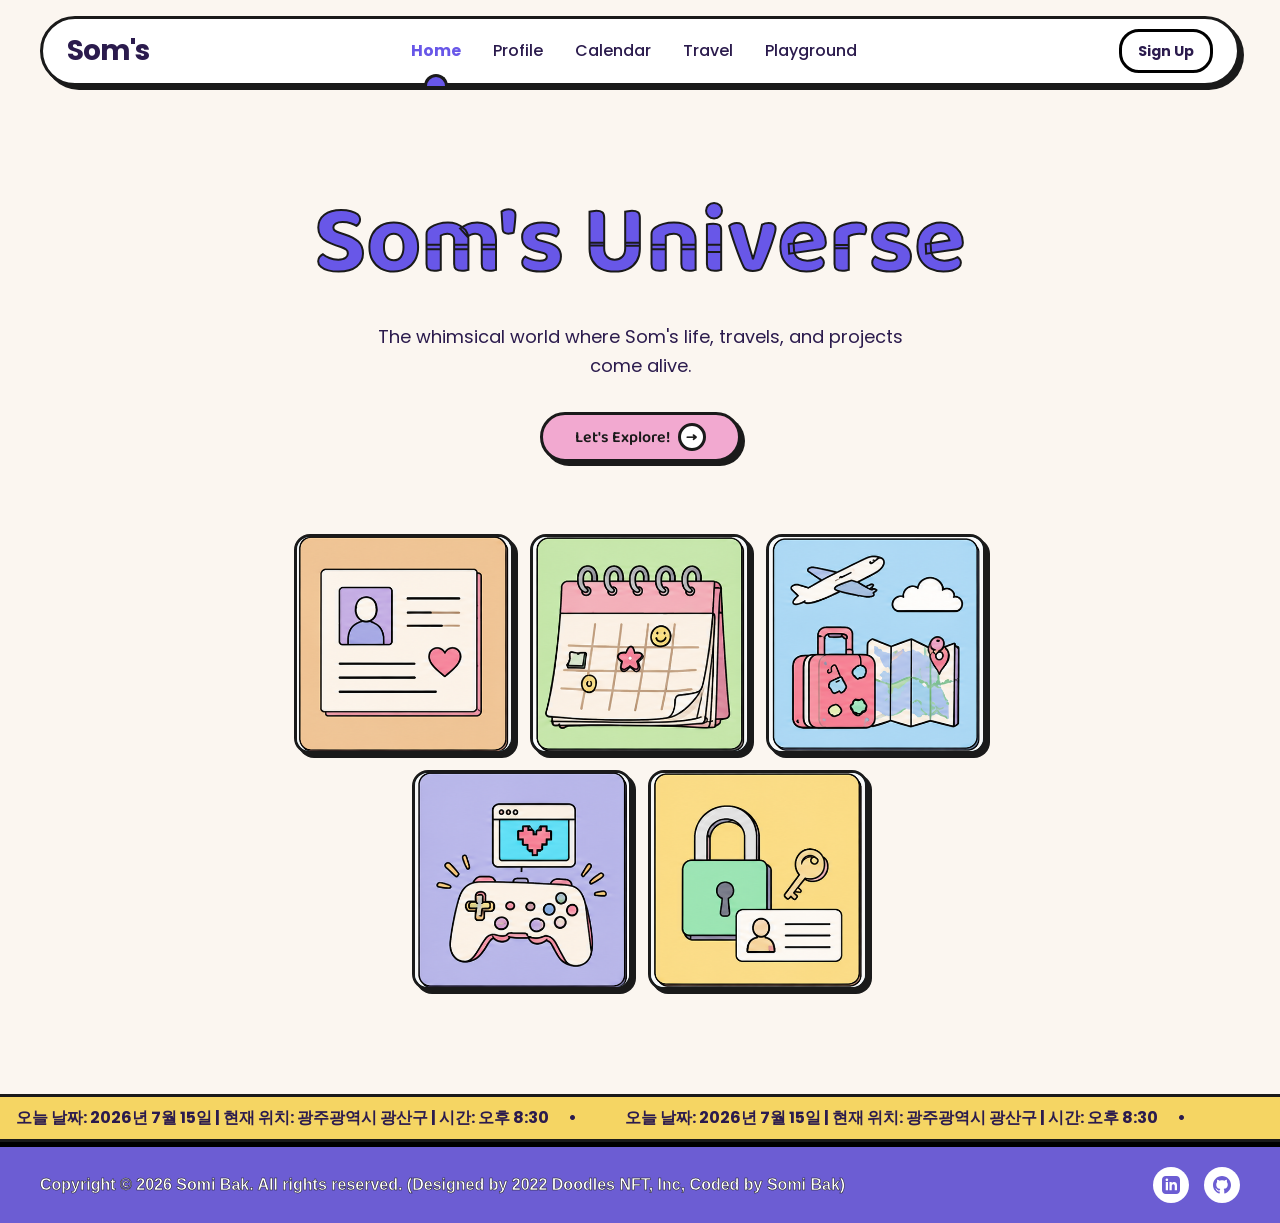
==== html/index.html @ 862b91ad "index.html 에 이미지 추가" ====
<!doctype html>
<html lang="ko">
  <head>
    <meta charset="UTF-8" />
    <meta name="viewport" content="width=device-width, initial-scale=1.0" />
    <title>Som's Universe - 소미의 디지털 홈</title>
    <meta
      name="description"
      content="소미의 일상, 여행, 프로젝트가 생동감 있게 펼쳐지는 기발한 세계, Som's Universe에 오신 것을 환영합니다."
    />
    <link rel="stylesheet" href="../css/style.css" />
  </head>

  <body>
    <div></div>

    <!-- 1. 헤더 영역: 글로벌 네비게이션 -->
    <header>
      <div id="nav-placeholder"></div>
    </header>

    <!-- 2. 메인 콘텐츠 영역 -->
    <main>
      <!-- 히어로 섹션 -->
      <section class="hero" aria-labelledby="hero-title">
        <h1 id="hero-title">Som's Universe</h1>
        <p>
          The whimsical world where Som's life, travels, and projects come
          alive.
        </p>
        <a href="#portraits" class="btn-pill hero-cta">
          <span>Let's Explore!</span>
          <span class="btn-arrow" aria-hidden="true">&rarr;</span>
        </a>
      </section>

      <!-- 메뉴 바로가기 섹션: 5개 주요 카테고리로 이동하는 아이콘 링크 -->
      <section
        class="portraits"
        id="portraits"
        aria-label="주요 메뉴 바로가기"
      >
        <ul class="portrait-grid">
          <li>
            <a
              href="myProfile.html"
              class="portrait-card brutal-box"
              aria-label="프로필 소개 페이지로 이동"
            >
              <img src="../media/profile_icon.png" alt="프로필 소개" />
            </a>
          </li>
          <li>
            <a
              href="myClass.html"
              class="portrait-card brutal-box"
              aria-label="라이프 캘린더 페이지로 이동"
            >
              <img src="../media/calendar_icon.png" alt="라이프 캘린더" />
            </a>
          </li>
          <li>
            <a
              href="myTrip.html"
              class="portrait-card brutal-box"
              aria-label="여행 기록 페이지로 이동"
            >
              <img src="../media/trip_icon.png" alt="여행 기록" />
            </a>
          </li>
          <li>
            <a
              href="jsPlayground.html"
              class="portrait-card brutal-box"
              aria-label="JS 플레이그라운드 페이지로 이동"
            >
              <img src="../media/playground_icon.png" alt="JS 플레이그라운드" />
            </a>
          </li>
          <li>
            <a
              href="signUp.html"
              class="portrait-card brutal-box"
              aria-label="멤버십 가입 페이지로 이동"
            >
              <img src="../media/signup_icon.png" alt="멤버십 가입" />
            </a>
          </li>
        </ul>
      </section>
    </main>

    <!-- 상태 표시바: 사이드바 성격의 부가 정보 제공 -->
    <aside class="status-bar" aria-label="현재 접속 정보">
      <p>
        오늘 날짜: 2026년 7월 15일 | 현재 위치: 광주광역시 광산구 | 시간: 오후
        8:30
      </p>
    </aside>

    <!-- 3. 푸터 영역 -->
    <div id="footer-placeholder"></div>

    <script src="../script/nav.js"></script>
    <script src="../script/footer.js"></script>
    <script src="../script/statusBarTicker.js"></script>
  </body>
</html>
---- css/style.css ----
/* ==========================================================================
   1. 최상단: 외부 리소스 및 다른 CSS 파일 임포트 (무조건 맨 위에 모아두어야 합니다!)
   ========================================================================== */
/* 폰트 불러오기 (Baloo 2 - 헤딩용 / Poppins - 본문용) */
@import url('https://fonts.googleapis.com/css2?family=Baloo+2:wght@500;700;800&family=Poppins:wght@400;500;600;700&display=swap');

/* 로컬 CSS 파일 불러오기 */
@import url('variables.css');
@import url('nav.css');
@import url('components.css');
@import url('layout.css');

/* ==========================================================================
   2. 전역 스타일 및 페이지별 개별 스타일 (임포트 아래에 작성)
   ========================================================================== */

/* ===== 기본 리셋 & 전역 스타일 ===== */
*, *::before, *::after {
  box-sizing: border-box;
}

body {
  margin: 0;
  min-height: 100vh;
  display: flex;
  flex-direction: column;
  font-family: var(--font-body);
  background: var(--color-bg-cream);
  color: var(--color-text);
  line-height: 1.6;
}

h1, h2, h3 {
  font-family: var(--font-heading);
  line-height: 1.3;
}

main {
  flex: 1 0 auto;
}

main, .container {
  max-width: 860px;
  margin: 0 auto;
  padding: var(--space-lg) var(--space-md);
}

hr {
  border: none;
  border-top: var(--border-width) solid var(--color-border);
  margin: var(--space-lg) 0;
}

a {
  color: var(--color-bg-purple);
  font-weight: 600;
}

/* ===== 헤더 & 네비게이션 (실제 스타일은 nav.css의 .navbar/.nav-placeholder가 담당) ===== */
header {
  padding: var(--space-md) var(--space-lg) 0;
}


/* ===== 메인 페이지 (index.html) ===== */
.hero {
  text-align: center;
  padding: var(--space-xl) var(--space-md);
}

.hero h1 {
  font-size: clamp(48px, 8vw, 96px);
  color: var(--color-bg-purple);
  -webkit-text-stroke: 2px var(--color-border);
  margin-top: 0;
  margin-bottom: var(--space-md);
}

.hero p {
  max-width: 560px;
  margin: 0 auto var(--space-lg);
  font-size: 18px;
}

.hero-cta {
  background: var(--color-accent-pink);
  color: var(--color-border);
  text-decoration: none;
}

.btn-arrow {
  display: flex;
  align-items: center;
  justify-content: center;
  width: 28px;
  height: 28px;
  border-radius: var(--radius-pill);
  background: var(--color-white);
  border: var(--border-width) solid var(--color-border);
}

.portraits {
  padding: 0 var(--space-md) var(--space-xl);
}

.portrait-grid {
  display: flex;
  flex-wrap: wrap;
  justify-content: center;
  gap: var(--space-md);
  padding: var(--space-sm) 0;
  margin: 0;
  list-style: none;
}

.portrait-grid > li {
  flex: 0 0 clamp(140px, 22vw, 220px);
}

.portrait-card {
  display: block;
  width: 100%;
  aspect-ratio: 1 / 1;
  background: var(--color-accent-blue);
  overflow: hidden;
}

.portrait-card img {
  display: block;
  width: 100%;
  height: 100%;
  object-fit: cover;
}

.carousel-btn {
  flex: 0 0 auto;
  display: flex;
  align-items: center;
  justify-content: center;
  width: 44px;
  height: 44px;
  border: var(--border-width) solid var(--color-border);
  border-radius: var(--radius-pill);
  background: var(--color-accent-yellow);
  box-shadow: var(--shadow-hard);
  font-family: var(--font-heading);
  font-size: 1.2rem;
  cursor: pointer;
  transition: transform 0.1s;
}

/* .btn-pill:active 의 눌림 인터랙션 패턴 재사용 */
.carousel-btn:active {
  transform: translate(4px, 4px);
  box-shadow: 0 0 0 var(--color-border);
}

.carousel-btn:disabled {
  opacity: 0.4;
  cursor: not-allowed;
  box-shadow: none;
  transform: none;
}

@media (max-width: 700px) {
  .portrait-grid > li {
    flex-basis: clamp(120px, 42vw, 180px);
  }

  .carousel-btn {
    width: 36px;
    height: 36px;
  }
}

/* ===== 상태 표시바 마퀴 티커 (index.html) ===== */
.status-bar {
  overflow: hidden;
  background: var(--color-accent-yellow);
  border-top: var(--border-width) solid var(--color-border);
  border-bottom: var(--border-width) solid var(--color-border);
  padding: var(--space-sm) 0;
}

.marquee-track {
  display: inline-flex;
  width: max-content;
  animation: marquee-scroll 18s linear infinite;
}

.marquee-track p {
  margin: 0;
  padding: 0 var(--space-md);
  color: var(--color-text);
  font-family: var(--font-body);
  font-weight: 700;
  white-space: nowrap;
}

.marquee-separator {
  margin: 0 var(--space-md);
}

@keyframes marquee-scroll {
  from { transform: translateX(0); }
  to   { transform: translateX(-50%); }
}

.status-bar:hover .marquee-track {
  animation-play-state: paused;
}

@media (prefers-reduced-motion: reduce) {
  .marquee-track {
    animation: none;
  }
}

/* ===== 프로필 페이지 (myProfile.html) ===== */
#intro figure img {
  border: var(--border-width) solid var(--color-border);
  border-radius: var(--radius-pill);
  box-shadow: var(--shadow-hard);
}

#favorites ul, #goals ol {
  background: white;
  border: var(--border-width) solid var(--color-border);
  border-radius: var(--radius-card);
  box-shadow: var(--shadow-hard);
  padding: var(--space-md) var(--space-lg);
}

#keywords dl {
  display: grid;
  gap: var(--space-md);
}

#keywords dt {
  display: inline-block;
  font-family: var(--font-heading);
  background: var(--color-accent-yellow);
  border: var(--border-width) solid var(--color-border);
  border-radius: var(--radius-pill);
  padding: var(--space-sm) var(--space-md);
  margin-bottom: var(--space-sm);
}

#keywords dd {
  margin: 0 0 var(--space-md) 0;
  padding-left: var(--space-md);
  border-left: var(--border-width) solid var(--color-accent-blue);
}

/* ===== 여행 저널 페이지 (myTrip.html) ===== */
.audio-player, .video-container {
  background: white;
  border: var(--border-width) solid var(--color-border);
  border-radius: var(--radius-card);
  box-shadow: var(--shadow-hard);
  padding: var(--space-md);
  margin: var(--space-md) 0;
}

.video-container video {
  max-width: 100%;
  border-radius: var(--radius-card);
}

.trip-grid-container {
  display: grid;
  grid-template-columns: repeat(3, 1fr);
  gap: var(--space-md);
}

.trip-card {
  background: white;
  border: var(--border-width) solid var(--color-border);
  border-radius: var(--radius-card);
  box-shadow: var(--shadow-hard);
  padding: var(--space-md);
  margin: 0;
}

.trip-card img {
  width: 100%;
  height: 180px;
  object-fit: cover;
  border-radius: calc(var(--radius-card) - 6px);
}

@media (max-width: 700px) {
  .trip-grid-container {
    grid-template-columns: 1fr;
  }
}

/* ===== 회원가입 폼 (signUp.html / signUpResult.html) ===== */
fieldset {
  border: var(--border-width) solid var(--color-border);
  border-radius: var(--radius-card);
  box-shadow: var(--shadow-hard);
  background: white;
  padding: var(--space-md) var(--space-lg);
  margin: 0 0 var(--space-lg) 0;
}

legend {
  font-family: var(--font-heading);
  background: var(--color-accent-mint);
  border: var(--border-width) solid var(--color-border);
  border-radius: var(--radius-pill);
  padding: 4px var(--space-md);
}

input[type="text"], input[type="password"], input[type="date"], select, textarea {
  border: var(--border-width) solid var(--color-border);
  border-radius: 8px;
  padding: var(--space-sm);
  font-family: var(--font-body);
  width: 100%;
  max-width: 320px;
}

.btn-submit, .btn-reset {
  font-family: var(--font-heading);
  border: var(--border-width) solid var(--color-border);
  border-radius: var(--radius-pill);
  padding: var(--space-sm) var(--space-lg);
  box-shadow: var(--shadow-hard);
  cursor: pointer;
  transition: transform 0.1s;
}

.btn-submit {
  background: var(--color-accent-mint);
}

.btn-reset {
  background: white;
}

.btn-submit:active, .btn-reset:active {
  transform: translate(4px, 4px);
  box-shadow: 0 0 0 var(--color-border);
}

/* ===== 캘린더 공통 (myClass.html / myMonthlyClass.html / myHoliday.html) ===== */
.sr-only {
  position: absolute;
  width: 1px;
  height: 1px;
  padding: 0;
  margin: -1px;
  overflow: hidden;
  clip: rect(0, 0, 0, 0);
  white-space: nowrap;
  border: 0;
}

mark {
  background: var(--color-accent-yellow);
  padding: 0 4px;
  border-radius: 4px;
}

/* ===== 주별 시간표 (myClass.html) ===== */
.week-nav {
  display: flex;
  align-items: center;
  justify-content: center;
  gap: var(--space-md);
  margin: var(--space-md) 0;
  font-family: var(--font-heading);
}

.week-grid {
  display: grid;
  grid-template-columns: 56px repeat(6, 1fr);
  grid-template-rows: auto repeat(20, 24px);
  background: white;
  border: var(--border-width) solid var(--color-border);
  border-radius: var(--radius-card);
  box-shadow: var(--shadow-hard);
  overflow: hidden;
  gap: 1px;
  padding: 1px;
}

.week-grid__corner,
.week-grid__day-header,
.week-grid__hour {
  background: var(--color-accent-blue);
  font-family: var(--font-heading);
  font-size: 0.8rem;
  display: flex;
  align-items: center;
  justify-content: center;
  text-align: center;
  padding: var(--space-sm) 4px;
}

.week-grid__hour {
  background: var(--color-bg-cream);
  font-size: 0.75rem;
}

.week-grid__date {
  display: block;
  font-size: 0.7rem;
  opacity: 0.8;
}

.time-block {
  margin: 1px;
  border: var(--border-width) solid var(--color-border);
  border-radius: 8px;
  background: var(--color-accent-mint);
  padding: 4px 6px;
  overflow: hidden;
  font-size: 0.75rem;
  line-height: 1.25;
  display: flex;
  flex-direction: column;
  gap: 2px;
}

.time-block--holiday {
  background: var(--color-accent-yellow);
  font-weight: 700;
  align-items: center;
  justify-content: center;
  text-align: center;
}

.time-block--unspecified {
  background: repeating-linear-gradient(
    45deg,
    var(--color-accent-mint),
    var(--color-accent-mint) 8px,
    #fff 8px,
    #fff 16px
  );
}

.time-block__time {
  font-weight: 700;
}

.time-block__teacher {
  opacity: 0.75;
}

.time-block__hint {
  font-size: 0.65rem;
  color: #a33;
}

.week-grid__error {
  display: flex;
  align-items: center;
  justify-content: center;
  padding: var(--space-lg);
  color: #a33;
  font-weight: bold;
  text-align: center;
}

/* ===== 월별 달력 (myMonthlyClass.html) ===== */
.month-nav {
  display: flex;
  align-items: center;
  justify-content: center;
  gap: var(--space-md);
  margin: var(--space-md) 0;
  padding: 0;
  list-style: none;
  font-family: var(--font-heading);
}

#sched_tbl {
  width: 100%;
  border-collapse: collapse;
  background: white;
  border: var(--border-width) solid var(--color-border);
  border-radius: var(--radius-card);
  box-shadow: var(--shadow-hard);
  overflow: hidden;
  table-layout: fixed;
}

#sched_tbl th, #sched_tbl td {
  border: 1px solid #ddd;
  padding: 4px;
  text-align: center;
  vertical-align: top;
  height: 72px;
}

#sched_tbl thead {
  background: var(--color-accent-blue);
  font-family: var(--font-heading);
}

#sched_tbl th.red, #sched_tbl td.cal-cell--sun {
  color: #c0392b;
}

#sched_tbl th.blue, #sched_tbl td.cal-cell--sat {
  color: #2b6cc4;
}

#sched_tbl td.pad {
  background: var(--color-bg-cream);
}

.cal-day-cell {
  width: 100%;
  height: 100%;
  border: none;
  background: transparent;
  cursor: pointer;
  display: flex;
  flex-direction: column;
  align-items: center;
  gap: 2px;
  font-family: var(--font-body);
  padding: 4px 2px;
}

.cal-day-cell:hover {
  background: var(--color-accent-pink);
  border-radius: 8px;
}

.cal-day-num {
  font-weight: 700;
}

.cal-day-chip {
  font-size: 0.65rem;
  line-height: 1.2;
  background: var(--color-accent-mint);
  border-radius: 4px;
  padding: 1px 4px;
}

.cal-day-chip--holiday {
  background: var(--color-accent-yellow);
  font-weight: 700;
}

/* ===== 휴일 일과 (myHoliday.html) ===== */
#holiday-section section {
  padding: var(--space-md) var(--space-lg);
  margin-bottom: var(--space-md);
}

/* ===== JS 플레이그라운드 (jsPlayground.html) ===== */
.playground-grid {
  display: grid;
  grid-template-columns: repeat(3, 1fr);
  gap: var(--space-md);
}

.playground-card {
  cursor: pointer;
  text-align: center;
  font-family: var(--font-body);
  padding: var(--space-md);
  transition: transform 0.1s;
}

/* .btn-pill:active 의 눌림 인터랙션 패턴 재사용 */
.playground-card:active {
  transform: translate(4px, 4px);
  box-shadow: 0 0 0 var(--color-border);
}

.playground-card img {
  display: block;
  width: 96px;
  height: 96px;
  object-fit: contain;
  margin: 0 auto var(--space-sm);
}

.playground-card h3 {
  margin: 0 0 4px;
}

.playground-card p {
  margin: 0;
  font-size: 0.9rem;
}

@media (max-width: 700px) {
  .playground-grid {
    grid-template-columns: 1fr;
  }
}

/* 게임/계산기용 다이얼로그 공통 스타일 */
dialog {
  position: relative;
  border: var(--border-width) solid var(--color-border);
  border-radius: var(--radius-card);
  box-shadow: var(--shadow-hard-lg);
  padding: var(--space-lg);
  width: min(90vw, 420px);
  font-family: var(--font-body);
  background: white;
}

dialog::backdrop {
  background: rgba(0, 0, 0, 0.5);
}

dialog h2 {
  margin-top: 0;
  padding-right: var(--space-lg);
}

.dialog-close {
  position: absolute;
  top: var(--space-sm);
  right: var(--space-sm);
  width: 32px;
  height: 32px;
  display: flex;
  align-items: center;
  justify-content: center;
  border: var(--border-width) solid var(--color-border);
  border-radius: var(--radius-pill);
  background: white;
  box-shadow: var(--shadow-hard);
  font-size: 1.1rem;
  line-height: 1;
  cursor: pointer;
  transition: transform 0.1s;
}

.dialog-close:active {
  transform: translate(2px, 2px);
  box-shadow: 0 0 0 var(--color-border);
}

.playground-form-row {
  display: flex;
  flex-direction: column;
  gap: 4px;
  margin-bottom: var(--space-sm);
}

.playground-form-row label {
  font-family: var(--font-heading);
  font-size: 0.9rem;
}

dialog input[type="number"] {
  border: var(--border-width) solid var(--color-border);
  border-radius: 8px;
  padding: var(--space-sm);
  font-family: var(--font-body);
  width: 100%;
}

.dialog-actions {
  display: flex;
  flex-wrap: wrap;
  gap: var(--space-sm);
  margin: var(--space-md) 0;
}

.playground-btn-secondary {
  background: white;
}

#updown-feedback,
#grade-result {
  min-height: 1.4em;
  font-weight: 700;
}

#updown-feedback.is-hint {
  color: #a33;
}

#updown-feedback.is-success,
#grade-result.is-pass {
  background: var(--color-accent-mint);
  color: var(--color-text);
  padding: var(--space-sm);
  border-radius: 8px;
}

#grade-result.is-fail {
  background: var(--color-accent-pink);
  color: var(--color-text);
  padding: var(--space-sm);
  border-radius: 8px;
}

#bag-list {
  margin: 0;
}

#bag-list dt {
  display: inline-block;
  font-family: var(--font-heading);
  background: var(--color-accent-yellow);
  border: var(--border-width) solid var(--color-border);
  border-radius: var(--radius-pill);
  padding: 4px var(--space-md);
  margin-bottom: 4px;
}

#bag-list dd {
  margin: 0 0 var(--space-sm) var(--space-md);
}
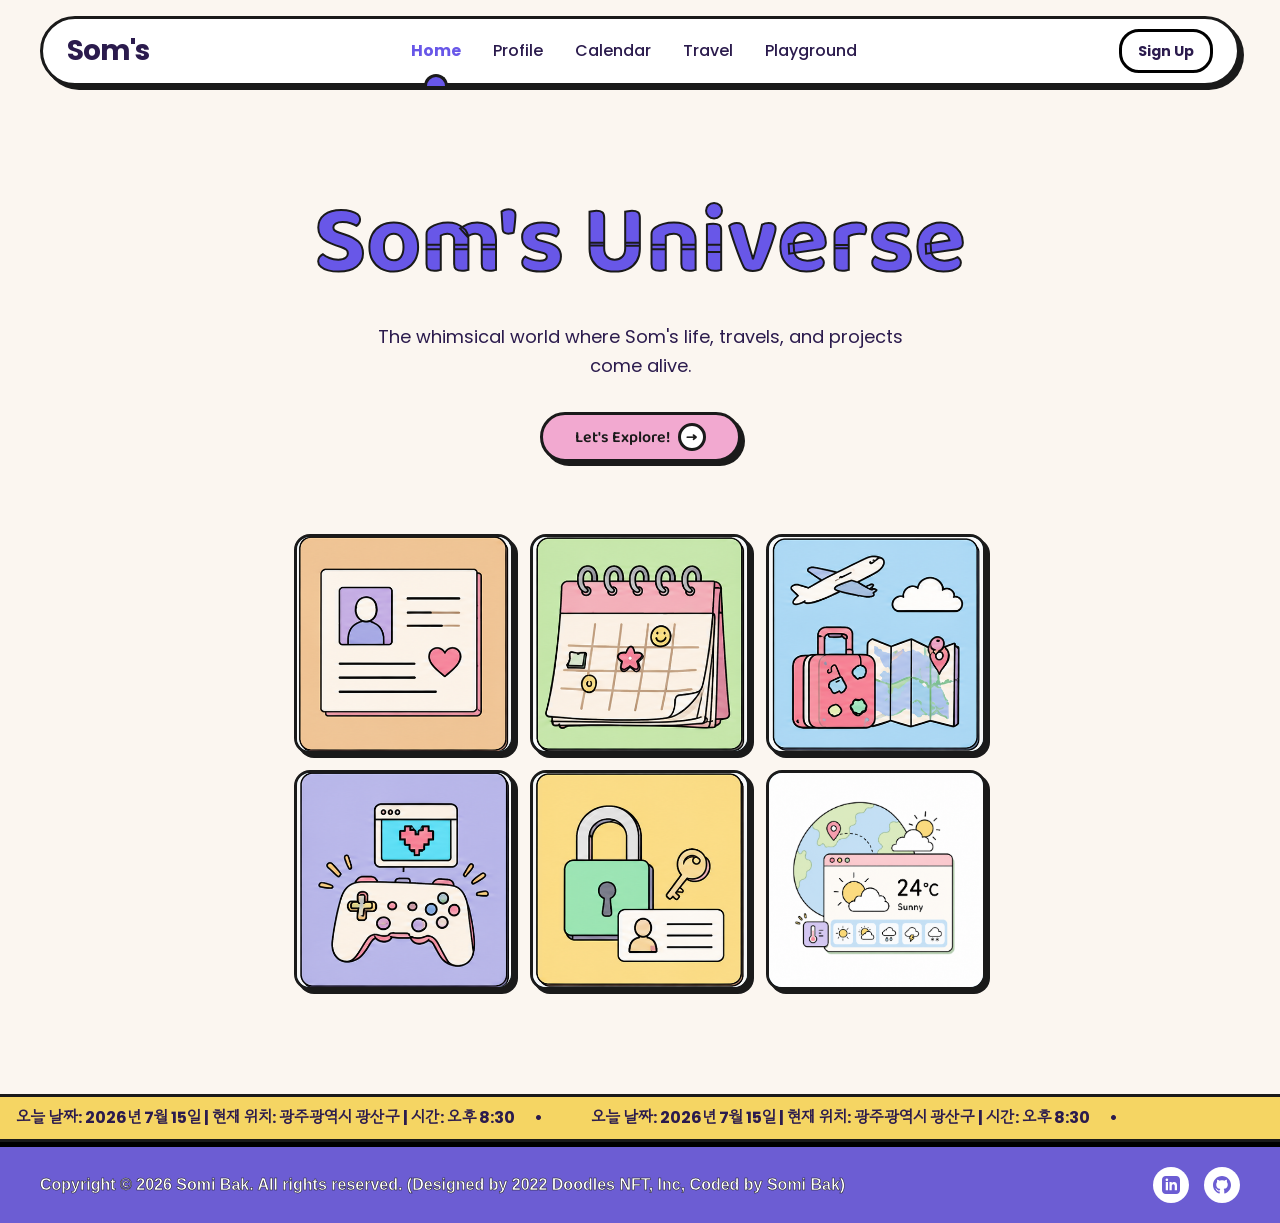
==== commit 8799894b: "weather 기능 추가" ====
--- a/html/index.html
+++ b/html/index.html
@@ -12,7 +12,6 @@
   </head>
 
   <body>
-    <div></div>
 
     <!-- 1. 헤더 영역: 글로벌 네비게이션 -->
     <header>
@@ -86,8 +85,36 @@
               <img src="../media/signup_icon.png" alt="멤버십 가입" />
             </a>
           </li>
+          <li>
+            <button
+              type="button"
+              class="portrait-card brutal-box"
+              id="weather-trigger"
+              aria-haspopup="dialog"
+              aria-controls="weather-dialog"
+              aria-label="실시간 날씨 도시 선택"
+            >
+              <img src="../media/city_weather.png" alt="실시간 날씨" />
+            </button>
+          </li>
         </ul>
       </section>
+
+      <!-- 실시간 날씨 도시 선택 다이얼로그 -->
+      <dialog id="weather-dialog" aria-labelledby="weather-dialog-title">
+        <button type="button" class="dialog-close" aria-label="닫기">&times;</button>
+        <h2 id="weather-dialog-title">🌍 도시별 실시간 날씨</h2>
+        <p>도시를 선택하면 실시간 기온/습도/풍속을 알려드려요.</p>
+
+        <div class="playground-form-row">
+          <label for="weather-city-select">도시 선택</label>
+          <select id="weather-city-select"></select>
+        </div>
+
+        <div id="weather-box" role="status" aria-live="polite">
+          <p>도시를 선택하면 실시간 날씨를 보여드릴게요! 🌤️</p>
+        </div>
+      </dialog>
     </main>
 
     <!-- 상태 표시바: 사이드바 성격의 부가 정보 제공 -->
@@ -104,5 +131,6 @@
     <script src="../script/nav.js"></script>
     <script src="../script/footer.js"></script>
     <script src="../script/statusBarTicker.js"></script>
+    <script type="module" src="../script/realtimeInfo.js"></script>
   </body>
 </html>
--- a/css/style.css
+++ b/css/style.css
@@ -3,6 +3,7 @@
    ========================================================================== */
 /* 폰트 불러오기 (Baloo 2 - 헤딩용 / Poppins - 본문용) */
 @import url('https://fonts.googleapis.com/css2?family=Baloo+2:wght@500;700;800&family=Poppins:wght@400;500;600;700&display=swap');
+@import url('https://fonts.googleapis.com/css2?family=Gowun+Dodum&display=swap');
 
 /* 로컬 CSS 파일 불러오기 */
 @import url('variables.css');
@@ -717,4 +718,47 @@
 
 #bag-list dd {
   margin: 0 0 var(--space-sm) var(--space-md);
+}
+
+/* ===== 실시간 날씨 (index.html) ===== */
+
+/* .portrait-card는 원래 <a>를 위한 클래스라 <button>에 얹으면 브라우저 기본 여백/폰트가 남는다 */
+button.portrait-card {
+  padding: 0;
+  font: inherit;
+  cursor: pointer;
+}
+
+#weather-dialog select {
+  border: var(--border-width) solid var(--color-border);
+  border-radius: 8px;
+  padding: var(--space-sm);
+  font-family: var(--font-body);
+  width: 100%;
+  background: white;
+}
+
+#weather-box {
+  margin-top: var(--space-md);
+}
+
+#weather-box h3 {
+  margin-top: 0;
+}
+
+/* 상태 표시바가 새 날씨 정보로 갱신됐음을 알리는 짧은 배경 펄스 효과 */
+@keyframes status-bar-flash {
+  0% { background: var(--color-accent-yellow); }
+  50% { background: var(--color-accent-mint); }
+  100% { background: var(--color-accent-yellow); }
+}
+
+.status-bar--updated {
+  animation: status-bar-flash 0.9s ease-out;
+}
+
+@media (prefers-reduced-motion: reduce) {
+  .status-bar--updated {
+    animation: none;
+  }
 }
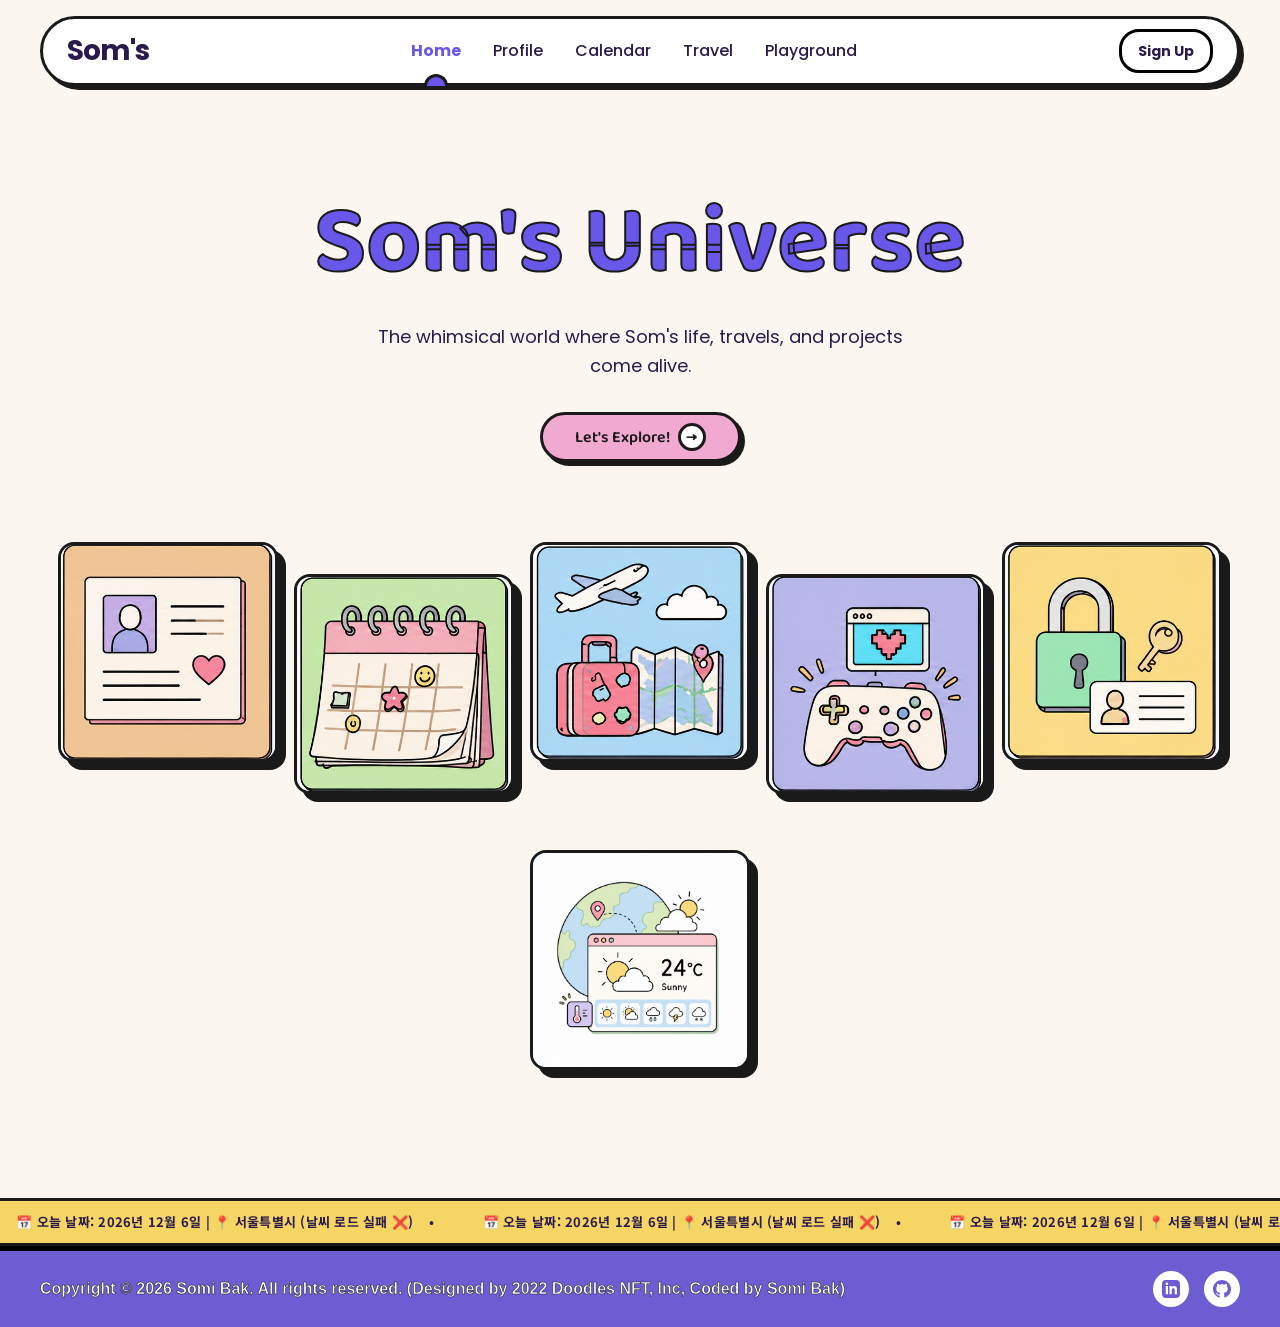
==== commit 4bc35b94: "ticker 수정" ====
--- a/html/index.html
+++ b/html/index.html
@@ -19,7 +19,7 @@
     </header>
 
     <!-- 2. 메인 콘텐츠 영역 -->
-    <main>
+    <main class="home-main">
       <!-- 히어로 섹션 -->
       <section class="hero" aria-labelledby="hero-title">
         <h1 id="hero-title">Som's Universe</h1>
--- a/css/style.css
+++ b/css/style.css
@@ -4,6 +4,7 @@
 /* 폰트 불러오기 (Baloo 2 - 헤딩용 / Poppins - 본문용) */
 @import url('https://fonts.googleapis.com/css2?family=Baloo+2:wght@500;700;800&family=Poppins:wght@400;500;600;700&display=swap');
 @import url('https://fonts.googleapis.com/css2?family=Gowun+Dodum&display=swap');
+@import url('https://fonts.googleapis.com/css2?family=Noto+Sans+KR:wght@400;700&display=swap');
 
 /* 로컬 CSS 파일 불러오기 */
 @import url('variables.css');
@@ -38,6 +39,7 @@
 
 main {
   flex: 1 0 auto;
+  width: 100%;
 }
 
 main, .container {
@@ -64,6 +66,10 @@
 
 
 /* ===== 메인 페이지 (index.html) ===== */
+main.home-main {
+  max-width: 100%;
+}
+
 .hero {
   text-align: center;
   padding: var(--space-xl) var(--space-md);
@@ -107,15 +113,25 @@
 .portrait-grid {
   display: flex;
   flex-wrap: wrap;
+  align-items: flex-start;
   justify-content: center;
   gap: var(--space-md);
-  padding: var(--space-sm) 0;
+  padding: var(--space-sm) 0 var(--space-lg);
   margin: 0;
   list-style: none;
 }
 
 .portrait-grid > li {
   flex: 0 0 clamp(140px, 22vw, 220px);
+}
+
+/* 지그재그 배치: 짝수 번째 카드를 아래로 내려서 위아래로 어긋나게 배치 */
+.portrait-grid > li:nth-child(even) {
+  margin-top: clamp(20px, 5vw, 40px);
+}
+
+.portrait-grid > li:nth-child(odd) {
+  margin-top: clamp(0px, 2vw, 8px);
 }
 
 .portrait-card {
@@ -124,6 +140,19 @@
   aspect-ratio: 1 / 1;
   background: var(--color-accent-blue);
   overflow: hidden;
+  box-shadow: 8px 8px 0 var(--color-border);
+  transition: transform 0.15s ease, box-shadow 0.15s ease;
+}
+
+.portrait-card:hover,
+.portrait-card:focus-visible {
+  transform: translate(-4px, -4px);
+  box-shadow: 12px 12px 0 var(--color-border);
+}
+
+.portrait-card:active {
+  transform: translate(2px, 2px);
+  box-shadow: 4px 4px 0 var(--color-border);
 }
 
 .portrait-card img {
@@ -186,14 +215,18 @@
 .marquee-track {
   display: inline-flex;
   width: max-content;
-  animation: marquee-scroll 18s linear infinite;
+  animation: marquee-scroll 25s linear infinite;
 }
 
 .marquee-track p {
   margin: 0;
   padding: 0 var(--space-md);
   color: var(--color-text);
-  font-family: var(--font-body);
+  /* 한국어 폰트 명시를 맨 앞으로 올림 - Noto Sans KR은 700 weight를 실제로 지원해 티커에서만 별도 지정 */
+  font-family: "Noto Sans KR", "Malgun Gothic", "Apple SD Gothic Neo", sans-serif;
+  font-size: 13px;
+  letter-spacing: 0.02em;
+  line-height: 1.5;
   font-weight: 700;
   white-space: nowrap;
 }
@@ -204,7 +237,7 @@
 
 @keyframes marquee-scroll {
   from { transform: translateX(0); }
-  to   { transform: translateX(-50%); }
+  to   { transform: translateX(-33.3333%); }
 }
 
 .status-bar:hover .marquee-track {
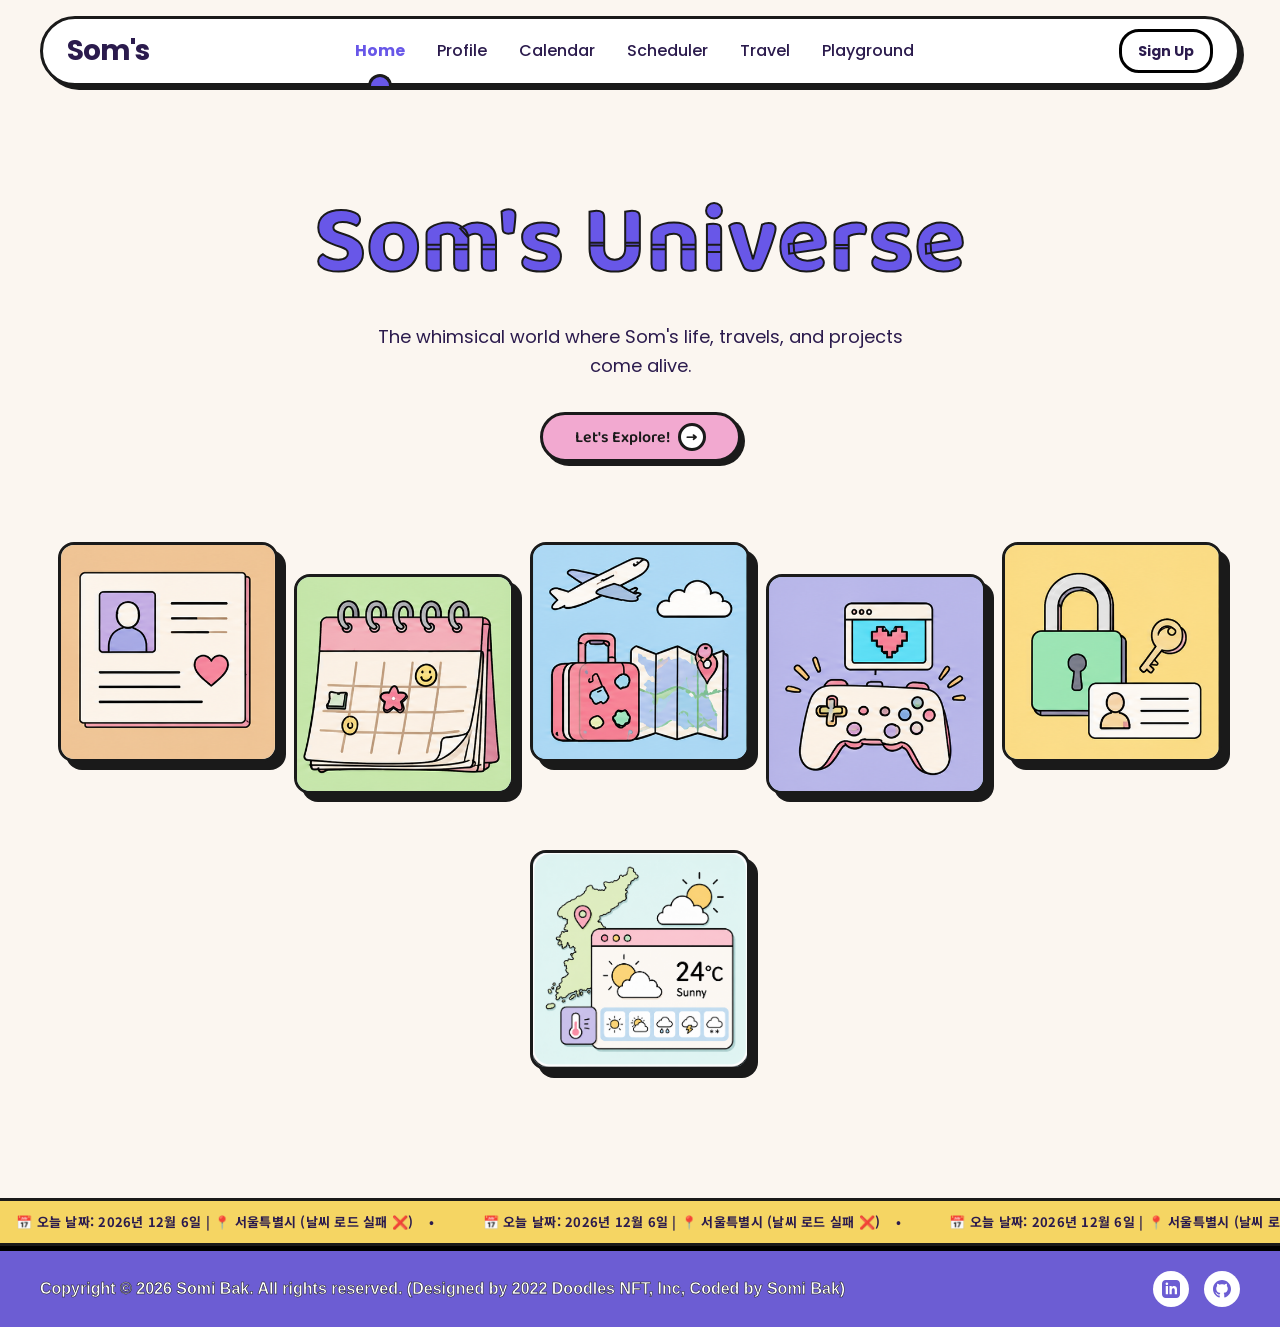
==== commit f59a28f1: "calendar 페이지 추가 / 기존 myClass.html nav bar 제거" ====
--- a/html/index.html
+++ b/html/index.html
@@ -120,8 +120,6 @@
     <!-- 상태 표시바: 사이드바 성격의 부가 정보 제공 -->
     <aside class="status-bar" aria-label="현재 접속 정보">
       <p>
-        오늘 날짜: 2026년 7월 15일 | 현재 위치: 광주광역시 광산구 | 시간: 오후
-        8:30
       </p>
     </aside>
 
@@ -131,6 +129,7 @@
     <script src="../script/nav.js"></script>
     <script src="../script/footer.js"></script>
     <script src="../script/statusBarTicker.js"></script>
+    <script src="../script/heroWave.js"></script>
     <script type="module" src="../script/realtimeInfo.js"></script>
   </body>
 </html>
--- a/css/style.css
+++ b/css/style.css
@@ -155,11 +155,42 @@
   box-shadow: 4px 4px 0 var(--color-border);
 }
 
+/* "Let's Explore!" 클릭 시 카드가 아래에서 위로 순서대로 튀어 오르는 웨이브 연출 */
+@keyframes portrait-pop-in {
+  from {
+    opacity: 0;
+    transform: translateY(24px) scale(0.9);
+  }
+  to {
+    opacity: 1;
+    transform: translateY(0) scale(1);
+  }
+}
+
+.portrait-grid.is-waving > li {
+  animation: portrait-pop-in 0.4s cubic-bezier(0.34, 1.56, 0.64, 1) both;
+}
+
+.portrait-grid.is-waving > li:nth-child(1) { animation-delay: 0ms; }
+.portrait-grid.is-waving > li:nth-child(2) { animation-delay: 70ms; }
+.portrait-grid.is-waving > li:nth-child(3) { animation-delay: 140ms; }
+.portrait-grid.is-waving > li:nth-child(4) { animation-delay: 210ms; }
+.portrait-grid.is-waving > li:nth-child(5) { animation-delay: 280ms; }
+.portrait-grid.is-waving > li:nth-child(6) { animation-delay: 350ms; }
+
+@media (prefers-reduced-motion: reduce) {
+  .portrait-grid.is-waving > li {
+    animation: none;
+  }
+}
+
 .portrait-card img {
   display: block;
   width: 100%;
   height: 100%;
   object-fit: cover;
+  /* 아이콘 PNG 자체에 남은 여백을 잘라내고 카드에 꽉 차 보이게 확대 */
+  transform: scale(1.06);
 }
 
 .carousel-btn {
@@ -585,6 +616,10 @@
 }
 
 /* ===== 휴일 일과 (myHoliday.html) ===== */
+#holiday-section {
+  max-width: 640px;   /* 넓어진 본문 컬럼에서 문단 텍스트가 과도하게 길어지지 않도록 */
+}
+
 #holiday-section section {
   padding: var(--space-md) var(--space-lg);
   margin-bottom: var(--space-md);
@@ -611,12 +646,21 @@
   box-shadow: 0 0 0 var(--color-border);
 }
 
+.playground-card .playground-icon {
+  width: 96px;
+  height: 96px;
+  margin: 0 auto var(--space-sm);
+  overflow: hidden;
+  border-radius: var(--radius-card);
+}
+
 .playground-card img {
   display: block;
-  width: 96px;
-  height: 96px;
-  object-fit: contain;
-  margin: 0 auto var(--space-sm);
+  width: 100%;
+  height: 100%;
+  object-fit: cover;
+  /* 아이콘 PNG 원본의 넓은 투명 여백을 잘라내고 꽉 차 보이게 확대 */
+  transform: scale(1.4);
 }
 
 .playground-card h3 {
@@ -762,6 +806,11 @@
   cursor: pointer;
 }
 
+/* city_weather.png는 다른 아이콘보다 투명 여백이 넓어 더 크게 확대 */
+#weather-trigger img {
+  transform: scale(1.14);
+}
+
 #weather-dialog select {
   border: var(--border-width) solid var(--color-border);
   border-radius: 8px;
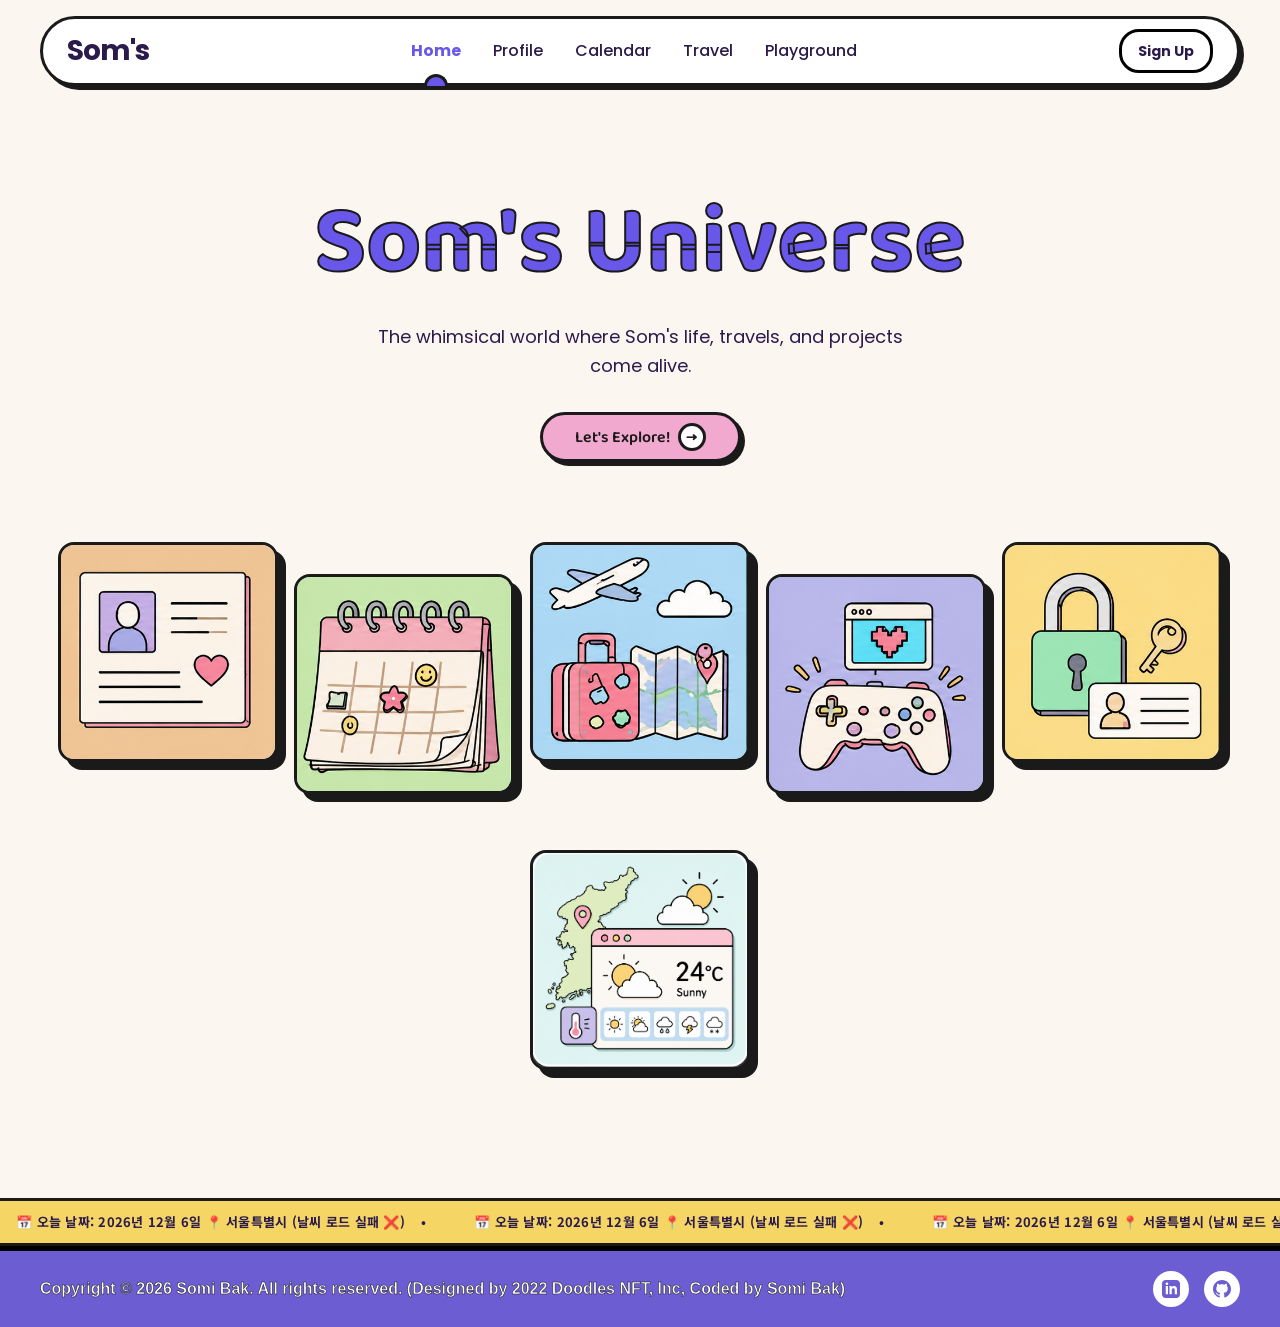
==== commit e5f7f43e: "index.html button에 말풍선 추가" ====
--- a/html/index.html
+++ b/html/index.html
@@ -40,7 +40,7 @@
         aria-label="주요 메뉴 바로가기"
       >
         <ul class="portrait-grid">
-          <li>
+          <li data-tooltip="Go to Somi's profile">
             <a
               href="myProfile.html"
               class="portrait-card brutal-box"
@@ -49,7 +49,7 @@
               <img src="../media/profile_icon.png" alt="프로필 소개" />
             </a>
           </li>
-          <li>
+          <li data-tooltip="Check Somi's schedule">
             <a
               href="myClass.html"
               class="portrait-card brutal-box"
@@ -58,7 +58,7 @@
               <img src="../media/calendar_icon.png" alt="라이프 캘린더" />
             </a>
           </li>
-          <li>
+          <li data-tooltip="See Somi's travels">
             <a
               href="myTrip.html"
               class="portrait-card brutal-box"
@@ -67,7 +67,7 @@
               <img src="../media/trip_icon.png" alt="여행 기록" />
             </a>
           </li>
-          <li>
+          <li data-tooltip="Play in Somi's playground">
             <a
               href="jsPlayground.html"
               class="portrait-card brutal-box"
@@ -76,7 +76,7 @@
               <img src="../media/playground_icon.png" alt="JS 플레이그라운드" />
             </a>
           </li>
-          <li>
+          <li data-tooltip="Sign up to explore">
             <a
               href="signUp.html"
               class="portrait-card brutal-box"
@@ -85,7 +85,7 @@
               <img src="../media/signup_icon.png" alt="멤버십 가입" />
             </a>
           </li>
-          <li>
+          <li data-tooltip="Check today's weather">
             <button
               type="button"
               class="portrait-card brutal-box"
--- a/css/style.css
+++ b/css/style.css
@@ -122,7 +122,76 @@
 }
 
 .portrait-grid > li {
+  position: relative;
   flex: 0 0 clamp(140px, 22vw, 220px);
+}
+
+/* hover/focus 시 카드 아래에 뜨는 안내 말풍선. 카드(.portrait-card)는 overflow:hidden이라
+   말풍선을 부모 <li>에 붙여 잘리지 않게 한다 */
+.portrait-grid > li[data-tooltip]::after,
+.portrait-grid > li[data-tooltip]::before {
+  opacity: 0;
+  pointer-events: none;
+  transition: opacity 0.15s ease, transform 0.15s ease;
+}
+
+.portrait-grid > li[data-tooltip]::after {
+  content: attr(data-tooltip);
+  position: absolute;
+  top: 100%;
+  left: 50%;
+  z-index: 20;
+  transform: translate(-50%, 18px);
+  background: var(--color-bg-cream);
+  border: var(--border-width) solid var(--color-border);
+  border-radius: var(--radius-pill);
+  box-shadow: var(--shadow-hard);
+  padding: var(--space-sm) var(--space-lg);
+  font-family: var(--font-body);
+  font-size: 1rem;
+  font-weight: 600;
+  color: var(--color-text);
+  white-space: nowrap;
+}
+
+/* 삼각형 tail: border-top은 만들지 않고 좌/우/하만 사용해 순수 9px 높이 삼각형을 만든 뒤,
+   말풍선(::after, z-index 20)보다 낮은 z-index로 두고 끝부분만 3px 겹쳐 그 아래로 밀어 넣는다.
+   이렇게 하면 삼각형의 밑변(사각형 부분)은 말풍선 배경에 가려지고 뾰족한 끝만 보여서
+   모서리가 둥근 사각형과 겹쳐 보이는 문제 없이 자연스럽게 이어진다 */
+.portrait-grid > li[data-tooltip]::before {
+  content: "";
+  position: absolute;
+  top: 100%;
+  left: 50%;
+  z-index: 19;
+  transform: translate(-50%, 12px);
+  border-left: 9px solid transparent;
+  border-right: 9px solid transparent;
+  border-bottom: 9px solid var(--color-border);
+}
+
+.portrait-grid > li[data-tooltip]:hover::after,
+.portrait-grid > li[data-tooltip]:hover::before,
+.portrait-grid > li[data-tooltip]:focus-within::after,
+.portrait-grid > li[data-tooltip]:focus-within::before {
+  opacity: 1;
+}
+
+.portrait-grid > li[data-tooltip]:hover::after,
+.portrait-grid > li[data-tooltip]:focus-within::after {
+  transform: translate(-50%, 24px);
+}
+
+.portrait-grid > li[data-tooltip]:hover::before,
+.portrait-grid > li[data-tooltip]:focus-within::before {
+  transform: translate(-50%, 18px);
+}
+
+@media (prefers-reduced-motion: reduce) {
+  .portrait-grid > li[data-tooltip]::after,
+  .portrait-grid > li[data-tooltip]::before {
+    transition: none;
+  }
 }
 
 /* 지그재그 배치: 짝수 번째 카드를 아래로 내려서 위아래로 어긋나게 배치 */
@@ -226,6 +295,14 @@
 @media (max-width: 700px) {
   .portrait-grid > li {
     flex-basis: clamp(120px, 42vw, 180px);
+  }
+
+  .portrait-grid > li[data-tooltip]::after {
+    font-size: 0.8rem;
+    padding: var(--space-sm) var(--space-md);
+    white-space: normal;
+    max-width: 40vw;
+    text-align: center;
   }
 
   .carousel-btn {
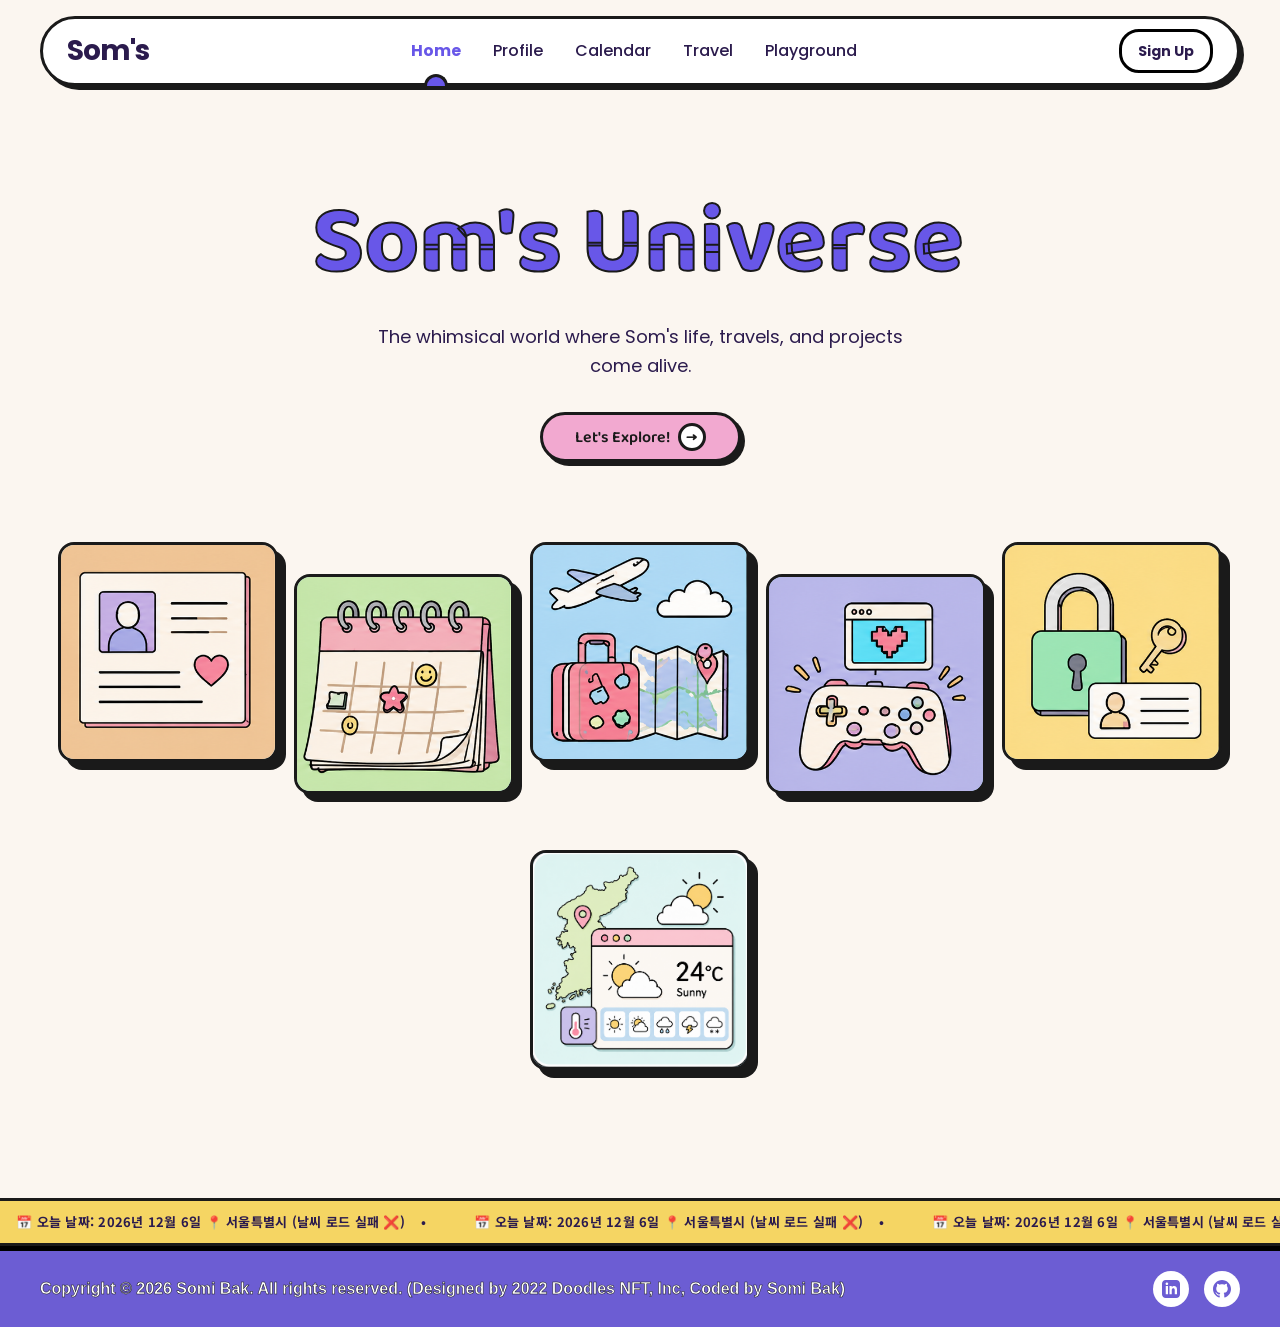
==== commit 0c3e5cb1: "mytrip.html audio 추가" ====
--- a/html/index.html
+++ b/html/index.html
@@ -51,7 +51,7 @@
           </li>
           <li data-tooltip="Check Somi's schedule">
             <a
-              href="myClass.html"
+              href="scheduler.html"
               class="portrait-card brutal-box"
               aria-label="라이프 캘린더 페이지로 이동"
             >
@@ -104,7 +104,7 @@
       <dialog id="weather-dialog" aria-labelledby="weather-dialog-title">
         <button type="button" class="dialog-close" aria-label="닫기">&times;</button>
         <h2 id="weather-dialog-title">🌍 도시별 실시간 날씨</h2>
-        <p>도시를 선택하면 실시간 기온/습도/풍속을 알려드려요.</p>
+        <p>도시를 선택하면 실시간 기온, 습도, 풍속을 알려드려요.</p>
 
         <div class="playground-form-row">
           <label for="weather-city-select">도시 선택</label>
--- a/css/style.css
+++ b/css/style.css
@@ -76,11 +76,49 @@
 }
 
 .hero h1 {
+  display: inline-block;
+  overflow: hidden;
+  max-width: 100%;
+  white-space: nowrap;
+  vertical-align: top;
+  border-right: 4px solid var(--color-border);
   font-size: clamp(48px, 8vw, 96px);
   color: var(--color-bg-purple);
   -webkit-text-stroke: 2px var(--color-border);
   margin-top: 0;
   margin-bottom: var(--space-md);
+  animation:
+    hero-typing 1.6s steps(15, end) forwards,
+    hero-caret-blink 0.75s step-end 5 forwards;
+}
+
+@keyframes hero-typing {
+  from {
+    width: 0;
+  }
+  to {
+    width: 15ch;
+  }
+}
+
+/* 타이핑이 끝난 뒤 커서가 3번만 깜빡이고 사라지도록 마지막 구간에서 투명 상태로 고정 */
+@keyframes hero-caret-blink {
+  0%,
+  49% {
+    border-color: var(--color-border);
+  }
+  50%,
+  100% {
+    border-color: transparent;
+  }
+}
+
+@media (prefers-reduced-motion: reduce) {
+  .hero h1 {
+    animation: none;
+    width: auto;
+    border-right: none;
+  }
 }
 
 .hero p {
@@ -93,6 +131,22 @@
   background: var(--color-accent-pink);
   color: var(--color-border);
   text-decoration: none;
+  box-shadow: var(--shadow-hard);
+  transition: transform 0.15s ease, box-shadow 0.15s ease;
+}
+
+/* .portrait-card와 동일한 뉴브루탈리즘 "들림" 패턴을 버튼 크기에 맞게 축소해 재사용 */
+.hero-cta:hover,
+.hero-cta:focus-visible {
+  transform: translate(-2px, -2px);
+  box-shadow: 6px 6px 0 var(--color-border);
+}
+
+/* hover 상태에서 클릭했을 때 .btn-pill:active(layout.css/components.css)가
+   .hero-cta:hover보다 소스 순서상 앞서 있어 밀리므로, 눌림이 항상 이기도록 명시적으로 재선언 */
+.hero-cta:active {
+  transform: translate(4px, 4px);
+  box-shadow: 0 0 0 var(--color-border);
 }
 
 .btn-arrow {
@@ -104,6 +158,20 @@
   border-radius: var(--radius-pill);
   background: var(--color-white);
   border: var(--border-width) solid var(--color-border);
+  transition: transform 0.15s ease;
+}
+
+/* hover 시 화살표가 오른쪽으로 슬쩍 이동해 "누르면 아래로 나아간다"는 방향성을 암시 */
+.hero-cta:hover .btn-arrow,
+.hero-cta:focus-visible .btn-arrow {
+  transform: translateX(4px);
+}
+
+@media (prefers-reduced-motion: reduce) {
+  .hero-cta,
+  .btn-arrow {
+    transition: none;
+  }
 }
 
 .portraits {
@@ -362,15 +430,6 @@
 #intro figure img {
   border: var(--border-width) solid var(--color-border);
   border-radius: var(--radius-pill);
-  box-shadow: var(--shadow-hard);
-}
-
-#favorites ul, #goals ol {
-  background: white;
-  border: var(--border-width) solid var(--color-border);
-  border-radius: var(--radius-card);
-  box-shadow: var(--shadow-hard);
-  padding: var(--space-md) var(--space-lg);
 }
 
 #keywords dl {
@@ -381,6 +440,7 @@
 #keywords dt {
   display: inline-block;
   font-family: var(--font-heading);
+  font-weight: 700;
   background: var(--color-accent-yellow);
   border: var(--border-width) solid var(--color-border);
   border-radius: var(--radius-pill);
@@ -392,6 +452,196 @@
   margin: 0 0 var(--space-md) 0;
   padding-left: var(--space-md);
   border-left: var(--border-width) solid var(--color-accent-blue);
+}
+
+/* 3열 페르소나 카드 그리드. main.profile-layout(0,1,1) 이 전역
+   `main,.container{max-width:860px}`(0,0,1) 를 상세도로 이겨 !important 없이 덮어씀.
+   (main.calendar-layout 과 동일 패턴) */
+main.profile-layout {
+  max-width: 1200px;
+  margin: 0 auto;
+  padding: var(--space-lg) var(--space-md);
+  display: grid;
+  grid-template-columns: 260px 1fr 1fr;
+  align-items: stretch;
+  gap: var(--space-lg);
+}
+
+.profile-col {
+  display: flex;
+  flex-direction: column;
+  gap: var(--space-lg);
+}
+
+.profile-card {
+  padding: var(--space-lg) var(--space-md);
+  margin: 0;
+}
+
+/* 컬럼 안에서 카드가 남는 세로 공간을 나눠 가져 열 전체 높이를 꽉 채움 */
+.profile-col--info .profile-card {
+  flex: 1;
+  display: flex;
+  flex-direction: column;
+  justify-content: center;
+}
+
+.profile-col--persona .profile-card,
+.profile-col--details .profile-card {
+  flex: 1;
+}
+
+.profile-info-card {
+  text-align: center;
+}
+
+/* 사진 뒤에 컬러 원형 배경을 깔아 레퍼런스의 사진 프레임 느낌을 재현 */
+.profile-photo {
+  margin: 0 0 var(--space-md) 0;
+}
+
+.profile-photo img {
+  display: block;
+  margin: 0 auto;
+  aspect-ratio: 1 / 1;
+  object-fit: cover;
+  background: var(--color-accent-yellow);
+  padding: var(--space-sm);
+  box-sizing: content-box;
+  border-radius: 50%;
+}
+
+.profile-name {
+  margin: 0 0 4px;
+  font-size: 1.5rem;
+}
+
+.profile-role {
+  margin: 0 0 var(--space-md);
+  font-family: var(--font-heading);
+  font-weight: 700;
+  color: #c0392b;
+}
+
+.profile-quote {
+  margin: 0 0 var(--space-md);
+  padding: 0 var(--space-sm);
+}
+
+.profile-quote p {
+  margin: 0;
+  font-style: italic;
+  font-size: 0.9rem;
+  opacity: 0.85;
+}
+
+.profile-quote::before {
+  content: "\201C";
+  display: block;
+  font-family: Georgia, serif;
+  font-size: 2rem;
+  line-height: 1;
+  color: var(--color-accent-yellow);
+  -webkit-text-stroke: 1px var(--color-border);
+}
+
+/* Age/Status/Location/Archetype 를 label:value 행으로 나열하는 정보 박스 */
+.profile-info-list {
+  display: flex;
+  flex-direction: column;
+  gap: 6px;
+  text-align: left;
+  background: var(--color-bg-cream);
+  border: var(--border-width) solid var(--color-border);
+  border-radius: var(--radius-card);
+  padding: var(--space-md);
+  margin: 0 0 var(--space-md);
+}
+
+.profile-info-row {
+  display: flex;
+  justify-content: space-between;
+  gap: var(--space-sm);
+  font-size: 0.9rem;
+}
+
+.profile-info-row dt {
+  font-family: var(--font-heading);
+  font-weight: 700;
+}
+
+.profile-info-row dd {
+  margin: 0;
+}
+
+.profile-tags {
+  display: flex;
+  flex-wrap: wrap;
+  justify-content: center;
+  gap: var(--space-sm);
+  list-style: none;
+  padding: 0;
+  margin: var(--space-md) 0 0 0;
+}
+
+.tag-chip {
+  font-family: var(--font-heading);
+  background: var(--color-accent-mint);
+  color: var(--color-text);
+  border: var(--border-width) solid var(--color-border);
+  border-radius: var(--radius-pill);
+  padding: var(--space-sm) var(--space-md);
+  font-size: 0.85rem;
+  font-weight: 700;
+}
+
+.placeholder-text,
+.placeholder-list {
+  color: var(--color-text);
+}
+
+/* Personality 카드의 좌우 스펙트럼 슬라이더 */
+.trait-scale {
+  list-style: none;
+  margin: 0;
+  padding: 0;
+  display: flex;
+  flex-direction: column;
+  gap: var(--space-md);
+}
+
+.trait-scale__labels {
+  display: flex;
+  justify-content: space-between;
+  margin-bottom: 6px;
+  font-family: var(--font-heading);
+  font-size: 0.75rem;
+}
+
+.trait-scale__track {
+  position: relative;
+  height: 8px;
+  background: var(--color-bg-cream);
+  border: var(--border-width) solid var(--color-border);
+  border-radius: var(--radius-pill);
+}
+
+.trait-scale__marker {
+  position: absolute;
+  top: 50%;
+  left: var(--pos, 50%);
+  transform: translate(-50%, -50%);
+  width: 16px;
+  height: 16px;
+  border-radius: var(--radius-pill);
+  background: #c0392b;
+  border: var(--border-width) solid var(--color-border);
+}
+
+@media (max-width: 700px) {
+  main.profile-layout {
+    grid-template-columns: 1fr;
+  }
 }
 
 /* ===== 여행 저널 페이지 (myTrip.html) ===== */
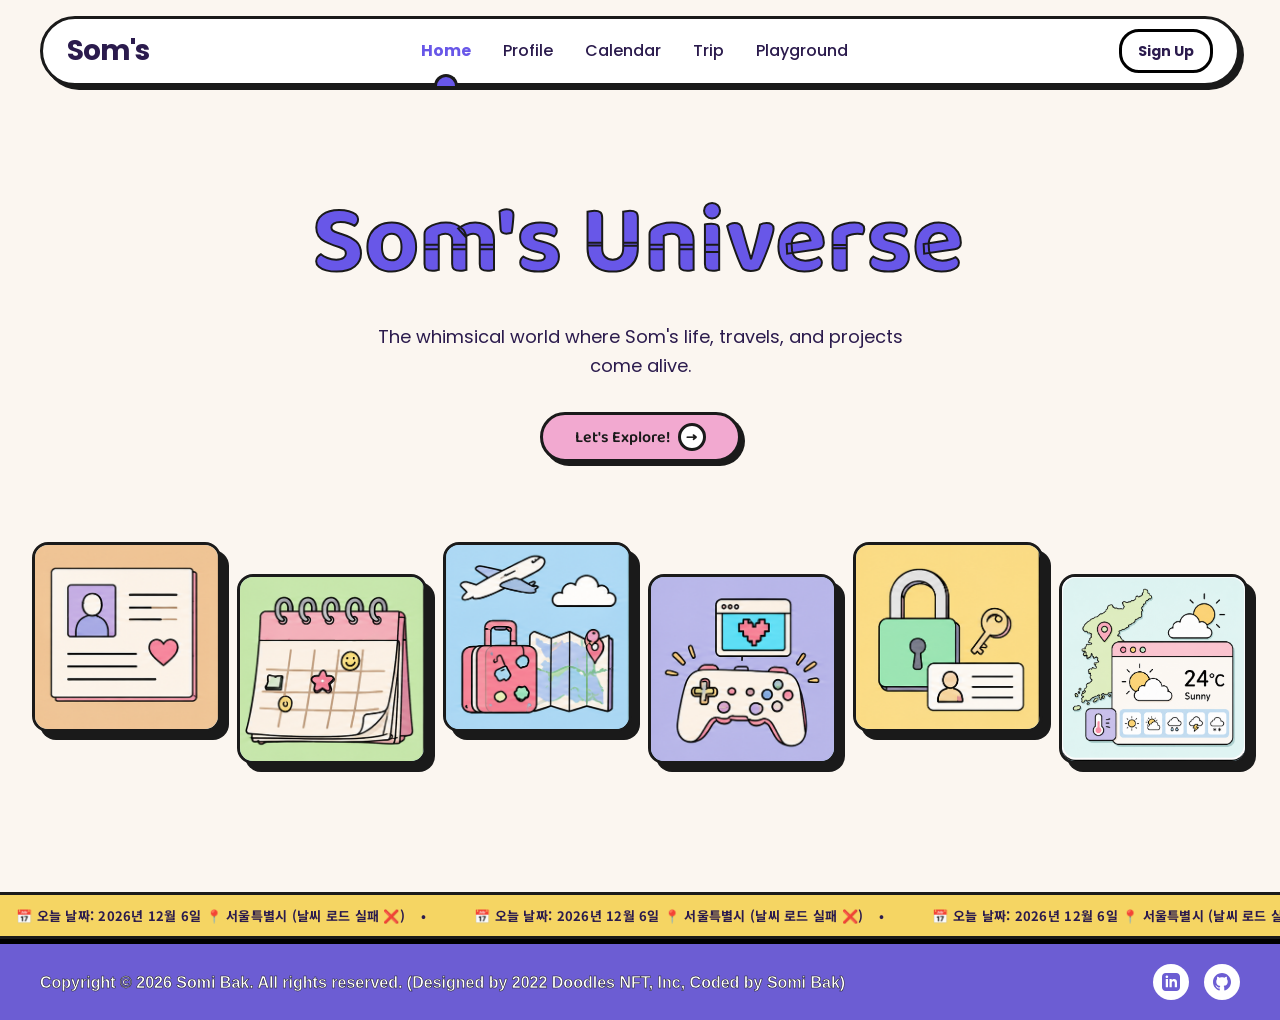
==== commit 7ce6b172: "불필요한 주석 제거" ====
--- a/html/index.html
+++ b/html/index.html
@@ -13,14 +13,11 @@
 
   <body>
 
-    <!-- 1. 헤더 영역: 글로벌 네비게이션 -->
     <header>
       <div id="nav-placeholder"></div>
     </header>
 
-    <!-- 2. 메인 콘텐츠 영역 -->
     <main class="home-main">
-      <!-- 히어로 섹션 -->
       <section class="hero" aria-labelledby="hero-title">
         <h1 id="hero-title">Som's Universe</h1>
         <p>
@@ -33,7 +30,6 @@
         </a>
       </section>
 
-      <!-- 메뉴 바로가기 섹션: 5개 주요 카테고리로 이동하는 아이콘 링크 -->
       <section
         class="portraits"
         id="portraits"
@@ -100,7 +96,6 @@
         </ul>
       </section>
 
-      <!-- 실시간 날씨 도시 선택 다이얼로그 -->
       <dialog id="weather-dialog" aria-labelledby="weather-dialog-title">
         <button type="button" class="dialog-close" aria-label="닫기">&times;</button>
         <h2 id="weather-dialog-title">🌍 도시별 실시간 날씨</h2>
@@ -117,13 +112,11 @@
       </dialog>
     </main>
 
-    <!-- 상태 표시바: 사이드바 성격의 부가 정보 제공 -->
     <aside class="status-bar" aria-label="현재 접속 정보">
       <p>
       </p>
     </aside>
 
-    <!-- 3. 푸터 영역 -->
     <div id="footer-placeholder"></div>
 
     <script src="../script/nav.js"></script>
--- a/css/style.css
+++ b/css/style.css
@@ -179,9 +179,9 @@
 }
 
 .portrait-grid {
-  display: flex;
-  flex-wrap: wrap;
-  align-items: flex-start;
+  display: grid;
+  grid-template-columns: repeat(6, minmax(0, 1fr));
+  align-items: start;
   justify-content: center;
   gap: var(--space-md);
   padding: var(--space-sm) 0 var(--space-lg);
@@ -191,7 +191,6 @@
 
 .portrait-grid > li {
   position: relative;
-  flex: 0 0 clamp(140px, 22vw, 220px);
 }
 
 /* hover/focus 시 카드 아래에 뜨는 안내 말풍선. 카드(.portrait-card)는 overflow:hidden이라
@@ -262,7 +261,9 @@
   }
 }
 
-/* 지그재그 배치: 짝수 번째 카드를 아래로 내려서 위아래로 어긋나게 배치 */
+/* 지그재그 배치: 한 줄에 6개가 모두 들어갈 때만 짝수 번째 카드를 아래로 내려
+   위아래로 어긋나게 배치한다. 3개/2개/1개씩 줄바꿈되는 좁은 화면에서는
+   아래 미디어쿼리에서 다시 0으로 되돌려 정렬을 맞춘다 */
 .portrait-grid > li:nth-child(even) {
   margin-top: clamp(20px, 5vw, 40px);
 }
@@ -360,11 +361,33 @@
   transform: none;
 }
 
+/* 한 줄에 6개 → 3개씩 2줄 */
+@media (max-width: 900px) {
+  .portrait-grid {
+    grid-template-columns: repeat(3, minmax(0, 1fr));
+  }
+
+  .portrait-grid > li:nth-child(even),
+  .portrait-grid > li:nth-child(odd) {
+    margin-top: 0;
+  }
+}
+
+/* 3개씩 2줄 → 2개씩 3줄 */
+@media (max-width: 600px) {
+  .portrait-grid {
+    grid-template-columns: repeat(2, minmax(0, 1fr));
+  }
+}
+
+/* 2개씩 3줄 → 1개씩 6줄 */
+@media (max-width: 420px) {
+  .portrait-grid {
+    grid-template-columns: repeat(1, minmax(0, 1fr));
+  }
+}
+
 @media (max-width: 700px) {
-  .portrait-grid > li {
-    flex-basis: clamp(120px, 42vw, 180px);
-  }
-
   .portrait-grid > li[data-tooltip]::after {
     font-size: 0.8rem;
     padding: var(--space-sm) var(--space-md);
@@ -645,7 +668,53 @@
 }
 
 /* ===== 여행 저널 페이지 (myTrip.html) ===== */
-.audio-player, .video-container {
+body.trip-winter-bg {
+  background: linear-gradient(180deg, #4a6fa5 0%, #8fb8de 45%, #dce9f5 100%);
+  min-height: 100vh;
+}
+
+#snowfall-canvas {
+  position: fixed;
+  inset: 0;
+  width: 100%;
+  height: 100%;
+  pointer-events: none;
+  z-index: 0;
+}
+
+body.trip-winter-bg > header {
+  position: relative;
+  z-index: 2;
+}
+
+body.trip-winter-bg > main,
+body.trip-winter-bg > #footer-placeholder {
+  position: relative;
+  z-index: 1;
+}
+
+/* 눈밭 위에 펼쳐진 "책 한 권"처럼 보이는 단일 컨테이너 */
+main.trip-book {
+  box-sizing: border-box;
+  flex: 0 0 auto;
+  max-width: 1200px;
+  margin: var(--space-xl) auto;
+  padding: 0;
+  display: grid;
+  background: var(--color-white);
+  border: var(--border-width) solid var(--color-border);
+  border-radius: var(--radius-card);
+  box-shadow: var(--shadow-hard-lg);
+}
+
+@media (max-width: 700px) {
+  main.trip-book {
+    margin: var(--space-lg) var(--space-sm);
+    padding: 0;
+  }
+}
+
+.video-container {
   background: white;
   border: var(--border-width) solid var(--color-border);
   border-radius: var(--radius-card);
@@ -654,55 +723,447 @@
   margin: var(--space-md) 0;
 }
 
+.audio-player {
+  display: flex;
+  align-items: center;
+  gap: var(--space-md);
+  max-width: 380px;
+  margin: var(--space-lg) auto;
+  padding: var(--space-sm) var(--space-md);
+  background: rgba(20, 20, 30, 0.75);
+  backdrop-filter: blur(12px);
+  -webkit-backdrop-filter: blur(12px);
+  border-radius: var(--radius-card);
+  box-shadow: 0 12px 32px rgba(0, 0, 0, 0.35);
+  transition: transform 0.2s ease, box-shadow 0.2s ease;
+}
+
+.audio-player:hover,
+.audio-player:focus-within {
+  transform: translateY(-4px);
+  box-shadow: 0 16px 40px rgba(0, 0, 0, 0.4);
+}
+
+.audio-player__cover {
+  width: 60px;
+  height: 60px;
+  flex-shrink: 0;
+  border-radius: 10px;
+  object-fit: cover;
+  background: rgba(255, 255, 255, 0.15);
+}
+
+.audio-player__info {
+  flex: 1;
+  min-width: 0;
+}
+
+.audio-player__title {
+  margin: 0;
+  color: var(--color-text-white);
+  font-weight: 700;
+  font-size: 1rem;
+  white-space: nowrap;
+  overflow: hidden;
+  text-overflow: ellipsis;
+}
+
+.audio-player__artist {
+  margin: 0;
+  color: rgba(255, 255, 255, 0.6);
+  font-size: 0.85rem;
+  white-space: nowrap;
+  overflow: hidden;
+  text-overflow: ellipsis;
+}
+
+.audio-player__play {
+  flex-shrink: 0;
+  width: 44px;
+  height: 44px;
+  display: flex;
+  align-items: center;
+  justify-content: center;
+  border: none;
+  border-radius: 50%;
+  background: var(--color-white);
+  cursor: pointer;
+  transition: transform 0.15s ease;
+}
+
+.audio-player__play:hover {
+  transform: scale(1.08);
+}
+
+.audio-player__play::before {
+  content: '';
+  width: 0;
+  height: 0;
+  border-style: solid;
+  border-width: 8px 0 8px 14px;
+  border-color: transparent transparent transparent var(--color-text);
+  margin-left: 3px;
+}
+
+.audio-player__play::after {
+  content: none;
+}
+
+.audio-player__play.is-playing::before {
+  width: 5px;
+  height: 16px;
+  border-style: none;
+  background: var(--color-text);
+  margin-left: 0;
+  margin-right: 4px;
+}
+
+.audio-player__play.is-playing::after {
+  content: '';
+  width: 5px;
+  height: 16px;
+  background: var(--color-text);
+}
+
+@media (max-width: 700px) {
+  .audio-player {
+    max-width: none;
+    margin: var(--space-md) var(--space-sm);
+  }
+}
+
 .video-container video {
   max-width: 100%;
   border-radius: var(--radius-card);
 }
 
-.trip-grid-container {
+/* 2열 모자이크 프레임: 정확히 1:1 — 1열=사진/오디오/비디오, 2열=추억 카드 */
+.trip-mosaic {
   display: grid;
-  grid-template-columns: repeat(3, 1fr);
-  gap: var(--space-md);
+  grid-template-columns: 1.2fr 1fr;
+  /* 좌우 기둥 사이의 여백 (잡지 여백 느낌) */
+}
+
+.trip-mosaic__col--a,
+.trip-mosaic__col--b {
+  display: grid;
+  gap: var(--space-lg);
+}
+
+.trip-mosaic__col--a {
+  gap: var(--space-sm);
+  text-align: center;
+}
+
+.trip-mosaic__col--b {
+  border-left: 2px dashed var(--color-border);
+  opacity: 1;
+  padding: var(--space-lg);
+}
+
+@media (max-width: 700px) {
+  .trip-mosaic {
+    grid-template-columns: 1fr;
+  }
+
+  .trip-mosaic__col--b {
+    border-left: none;
+    padding-left: 0;
+  }
+}
+
+.mosaic-slot {
+  display: flex;
+  flex-direction: column;
+  justify-content: center;
+  gap: var(--space-sm);
+  background: white;
+  border: var(--border-width) solid var(--color-border);
+  border-radius: var(--radius-card);
+  box-shadow: var(--shadow-hard-lg);
+  padding: var(--space-md);
+}
+
+.mosaic-slot--audio {
+  align-items: center;
+}
+
+.mosaic-slot--video h2 {
+  margin: 0 0 var(--space-sm);
+}
+
+.mosaic-slot--video .video-container {
+  margin: 0 var(--space-sm) var(--space-sm);
+  padding: 0;
+  border: none;
+  box-shadow: none;
+}
+
+.mosaic-slot--video {
+  align-items: center;
+  padding: var(--space-sm);
+}
+
+.mosaic-slot--video video {
+  max-width: 100%;
+}
+
+.mosaic-slot--photo {
+  position: relative;
+  padding: 0;
+  overflow: hidden;
+  background: none;
+  border: none;
+  border-radius: 0;
+  border-top-left-radius: var(--radius-card);
+  box-shadow: none;
+}
+
+.mosaic-slot--photo img {
+  display: block;
+  width: 100%;
+  object-fit: cover;
+}
+
+.mosaic-slot--photo__caption {
+  position: absolute;
+  z-index: 10;
+  left: 0;
+  right: 0;
+  bottom: 0;
+  margin: 0;
+  padding: var(--space-md) var(--space-sm) var(--space-sm);
+  color: #fff;
+  text-shadow: 0 1px 4px rgba(0, 0, 0, 0.7);
+  background: linear-gradient(to top, rgba(0, 0, 0, 0.65), rgba(0, 0, 0, 0));
+}
+
+.mosaic-slot--photo__caption strong {
+  display: block;
+  font-size: var(--font-size-md, 1rem);
 }
 
 .trip-card {
+  position: relative;
+  display: flex;
+  align-items: stretch;
+  width: 90%;
   background: white;
   border: var(--border-width) solid var(--color-border);
   border-radius: var(--radius-card);
-  box-shadow: var(--shadow-hard);
+  box-shadow: var(--shadow-hard-lg);
+  overflow: hidden;
+  margin: 0;
+  transition: transform 0.15s ease, box-shadow 0.15s ease;
+}
+
+/* .portrait-card와 동일한 "들림" 패턴 재사용 */
+.trip-card:hover,
+.trip-card:focus-within {
+  transform: translate(-4px, -4px);
+  box-shadow: 12px 12px 0 var(--color-border);
+}
+
+@media (prefers-reduced-motion: reduce) {
+  .trip-card {
+    transition: none;
+  }
+}
+
+/* 지그재그: margin 오프셋으로 홀수 카드는 왼쪽, 짝수 카드는 오른쪽으로 정렬 */
+.trip-mosaic__col--b .trip-card:nth-child(odd) {
+  margin-right: auto;
+}
+
+.trip-mosaic__col--b .trip-card:nth-child(even) {
+  margin-left: auto;
+}
+
+.trip-card__number {
+  position: absolute;
+  top: var(--space-sm);
+  left: var(--space-sm);
+  z-index: 1;
+  display: flex;
+  align-items: center;
+  justify-content: center;
+  width: 36px;
+  height: 36px;
+  border: var(--border-width) solid var(--color-border);
+  border-radius: var(--radius-pill);
+  background: var(--color-accent-blue);
+  color: var(--color-text);
+  font-family: var(--font-heading);
+  font-weight: 800;
+  font-size: 0.95rem;
+}
+
+.trip-card__number--inline {
+  position: static;
+  display: inline-flex;
+  vertical-align: middle;
+  margin-right: var(--space-sm);
+}
+
+.trip-card img {
+  flex: 0 0 40%;
+  width: 40%;
+  object-fit: cover;
+  border-right: var(--border-width) solid var(--color-border);
+}
+
+.trip-card__body {
+  display: flex;
+  flex-direction: column;
+  align-items: flex-start;
+  justify-content: center;
+  gap: var(--space-sm);
+  flex: 1;
   padding: var(--space-md);
+}
+
+.trip-card__tag {
+  display: inline-block;
+  padding: 2px 12px;
+  border: 2px solid var(--color-border);
+  border-radius: var(--radius-pill);
+  background: var(--color-accent-yellow);
+  color: var(--color-text);
+  font-size: 0.8rem;
+  font-weight: 700;
+}
+
+.trip-card__body h3 {
   margin: 0;
 }
 
-.trip-card img {
-  width: 100%;
-  height: 180px;
-  object-fit: cover;
-  border-radius: calc(var(--radius-card) - 6px);
+.trip-card__body p {
+  margin: 0;
+}
+
+.trip-card__meta {
+  align-self: stretch;
+  margin-top: var(--space-sm);
+  padding: var(--space-sm);
+  border-radius: calc(var(--radius-card) - 8px);
+  background: var(--color-bg-cream);
+  color: var(--color-text);
+  font-size: 0.85rem;
+  font-weight: 600;
 }
 
 @media (max-width: 700px) {
-  .trip-grid-container {
-    grid-template-columns: 1fr;
+  .trip-card {
+    flex-direction: column;
+    width: 100%;
+    margin: 0;
+  }
+
+  .trip-card img {
+    width: 100%;
+    aspect-ratio: 4 / 3;
+    border-right: none;
+    border-bottom: var(--border-width) solid var(--color-border);
   }
 }
 
 /* ===== 회원가입 폼 (signUp.html / signUpResult.html) ===== */
+.signup-container {
+  max-width: 720px;
+}
+
+.signup-intro h2 {
+  margin-bottom: var(--space-sm);
+}
+
+.signup-intro p {
+  margin-top: 0;
+  color: var(--color-text);
+  opacity: 0.8;
+}
+
+.signup-form {
+  display: flex;
+  flex-direction: column;
+  gap: var(--space-lg);
+}
+
 fieldset {
   border: var(--border-width) solid var(--color-border);
   border-radius: var(--radius-card);
   box-shadow: var(--shadow-hard);
   background: white;
-  padding: var(--space-md) var(--space-lg);
-  margin: 0 0 var(--space-lg) 0;
+  padding: var(--space-lg);
+  margin: 0;
+  min-width: 0;
 }
 
 legend {
   font-family: var(--font-heading);
+  font-weight: 700;
   background: var(--color-accent-mint);
   border: var(--border-width) solid var(--color-border);
   border-radius: var(--radius-pill);
   padding: 4px var(--space-md);
+}
+
+.form-row {
+  display: grid;
+  grid-template-columns: 160px 1fr;
+  align-items: start;
+  gap: var(--space-sm) var(--space-md);
+  padding: var(--space-sm) 0;
+  border-bottom: 1px dashed rgba(0, 0, 0, 0.12);
+}
+
+.form-row:last-child {
+  border-bottom: none;
+  padding-bottom: 0;
+}
+
+.form-row:first-child {
+  padding-top: 0;
+}
+
+.form-row label,
+.form-row-label {
+  font-weight: 600;
+  padding-top: var(--space-sm);
+}
+
+.form-row--stacked {
+  grid-template-columns: 1fr;
+}
+
+.form-row--stacked label {
+  padding-top: 0;
+}
+
+.form-control {
+  display: flex;
+  flex-direction: column;
+  gap: 4px;
+  min-width: 0;
+}
+
+.form-control small {
+  color: var(--color-text);
+  opacity: 0.65;
+}
+
+.input-group {
+  display: flex;
+  align-items: center;
+  gap: var(--space-sm);
+  flex-wrap: wrap;
+}
+
+.input-group-at {
+  font-weight: 700;
+}
+
+.input-group input[type="text"] {
+  flex: 1 1 160px;
 }
 
 input[type="text"], input[type="password"], input[type="date"], select, textarea {
@@ -710,12 +1171,65 @@
   border-radius: 8px;
   padding: var(--space-sm);
   font-family: var(--font-body);
+  background: white;
   width: 100%;
   max-width: 320px;
+  transition: box-shadow 0.1s, transform 0.1s;
+}
+
+textarea {
+  max-width: 100%;
+  resize: vertical;
+}
+
+input[type="text"]:focus,
+input[type="password"]:focus,
+input[type="date"]:focus,
+select:focus,
+textarea:focus {
+  outline: none;
+  box-shadow: var(--shadow-hard);
+  transform: translate(-2px, -2px);
+}
+
+.choice-group {
+  display: flex;
+  flex-wrap: wrap;
+  gap: var(--space-sm);
+}
+
+.choice-pill {
+  display: inline-flex;
+  align-items: center;
+  gap: 6px;
+  padding: 6px var(--space-md);
+  border: var(--border-width) solid var(--color-border);
+  border-radius: var(--radius-pill);
+  background: white;
+  cursor: pointer;
+  font-weight: 500;
+  transition: background 0.1s, transform 0.1s;
+}
+
+.choice-pill:has(input:checked) {
+  background: var(--color-accent-yellow);
+  transform: translate(-2px, -2px);
+  box-shadow: var(--shadow-hard);
+}
+
+.choice-pill input {
+  accent-color: var(--color-text);
+}
+
+.signup-actions {
+  display: flex;
+  justify-content: center;
+  gap: var(--space-md);
 }
 
 .btn-submit, .btn-reset {
   font-family: var(--font-heading);
+  font-weight: 700;
   border: var(--border-width) solid var(--color-border);
   border-radius: var(--radius-pill);
   padding: var(--space-sm) var(--space-lg);
@@ -735,6 +1249,88 @@
 .btn-submit:active, .btn-reset:active {
   transform: translate(4px, 4px);
   box-shadow: 0 0 0 var(--color-border);
+}
+
+@media (max-width: 560px) {
+  .form-row {
+    grid-template-columns: 1fr;
+  }
+
+  .form-row label,
+  .form-row-label {
+    padding-top: 0;
+  }
+}
+
+/* ===== 회원가입 완료 (signUpResult.html) ===== */
+.result-hero {
+  text-align: center;
+  padding: var(--space-xl) var(--space-lg);
+  margin-bottom: var(--space-lg);
+  background: var(--color-accent-yellow);
+}
+
+.result-hero-emoji {
+  font-size: 48px;
+  margin: 0 0 var(--space-sm);
+}
+
+.result-hero h1 {
+  margin: 0 0 var(--space-sm);
+}
+
+.result-hero p {
+  margin: 0;
+  font-size: 18px;
+}
+
+.result-card {
+  padding: var(--space-lg);
+  margin-bottom: var(--space-lg);
+}
+
+.result-card h3 {
+  margin-top: 0;
+}
+
+.result-checklist {
+  list-style: none;
+  margin: 0;
+  padding: 0;
+  display: flex;
+  flex-direction: column;
+  gap: var(--space-sm);
+}
+
+.result-checklist li {
+  position: relative;
+  padding-left: 28px;
+}
+
+.result-checklist li::before {
+  content: "✓";
+  position: absolute;
+  left: 0;
+  font-weight: 700;
+  color: var(--color-bg-purple);
+}
+
+.result-nav {
+  text-align: center;
+}
+
+.result-nav-links {
+  display: flex;
+  flex-wrap: wrap;
+  justify-content: center;
+  gap: var(--space-md);
+  margin-top: var(--space-md);
+}
+
+.result-nav-links .btn-pill {
+  text-decoration: none;
+  color: var(--color-text);
+  background: var(--color-accent-mint);
 }
 
 /* ===== 캘린더 공통 (myClass.html / myMonthlyClass.html / myHoliday.html) ===== */
@@ -858,6 +1454,118 @@
   text-align: center;
 }
 
+/* ===== 주간 시간표 테이블 (myClass.html, <table> 기반) ===== */
+.class-table-wrap {
+  overflow-x: auto;
+  border: var(--border-width) solid var(--color-border);
+  border-radius: var(--radius-card);
+  box-shadow: var(--shadow-hard);
+}
+
+.class-table {
+  width: 100%;
+  min-width: 760px;
+  table-layout: fixed;
+  border-collapse: collapse;
+  background: white;
+}
+
+/* 시간 열은 고정 폭, 나머지 일~토 7개 열은 table-layout: fixed 덕분에
+   남은 공간을 정확히 1/7씩 균등하게 나눠 갖는다. */
+.class-table__col-time {
+  width: 68px;
+}
+
+.class-table th,
+.class-table td {
+  border: 1px solid var(--color-border);
+  padding: var(--space-sm) 6px;
+  text-align: center;
+  vertical-align: middle;
+  font-size: 0.85rem;
+}
+
+.class-table thead th {
+  background: var(--color-accent-blue);
+  font-family: var(--font-heading);
+  padding: var(--space-sm) 4px;
+}
+
+.class-table__date {
+  display: block;
+  font-size: 0.7rem;
+  opacity: 0.8;
+  font-weight: 400;
+}
+
+.class-table tbody th {
+  background: var(--color-bg-cream);
+  font-family: var(--font-heading);
+  font-size: 0.75rem;
+  white-space: nowrap;
+}
+
+.class-table__cell {
+  background: var(--color-accent-mint);
+  transition: filter 0.15s ease;
+}
+
+.class-table__cell:hover {
+  filter: brightness(0.97);
+}
+
+.class-table__cell--holiday {
+  background: var(--color-accent-yellow);
+  font-weight: 700;
+}
+
+.class-table__cell--unspecified {
+  background: repeating-linear-gradient(
+    45deg,
+    var(--color-accent-mint),
+    var(--color-accent-mint) 8px,
+    #fff 8px,
+    #fff 16px
+  );
+}
+
+.class-table__cell--lunch {
+  background: var(--color-bg-cream);
+  color: #8a7a63;
+  font-family: var(--font-heading);
+  font-size: 0.75rem;
+}
+
+.class-table__time {
+  display: block;
+  font-weight: 700;
+  font-size: 0.75rem;
+  opacity: 0.85;
+}
+
+.class-table__content {
+  display: block;
+  line-height: 1.3;
+}
+
+.class-table__teacher {
+  display: block;
+  opacity: 0.75;
+  font-size: 0.75rem;
+}
+
+.class-table__hint {
+  display: block;
+  font-size: 0.65rem;
+  color: #a33;
+}
+
+.class-table__error {
+  padding: var(--space-lg);
+  color: #a33;
+  font-weight: bold;
+}
+
 /* ===== 월별 달력 (myMonthlyClass.html) ===== */
 .month-nav {
   display: flex;
@@ -964,7 +1672,14 @@
   text-align: center;
   font-family: var(--font-body);
   padding: var(--space-md);
-  transition: transform 0.1s;
+  transition: transform 0.1s, box-shadow 0.1s;
+}
+
+/* .portrait-card와 동일한 "들림" 패턴 재사용 */
+.playground-card:hover,
+.playground-card:focus-visible {
+  transform: translate(-4px, -4px);
+  box-shadow: 8px 8px 0 var(--color-border);
 }
 
 /* .btn-pill:active 의 눌림 인터랙션 패턴 재사용 */
@@ -986,8 +1701,6 @@
   width: 100%;
   height: 100%;
   object-fit: cover;
-  /* 아이콘 PNG 원본의 넓은 투명 여백을 잘라내고 꽉 차 보이게 확대 */
-  transform: scale(1.4);
 }
 
 .playground-card h3 {
